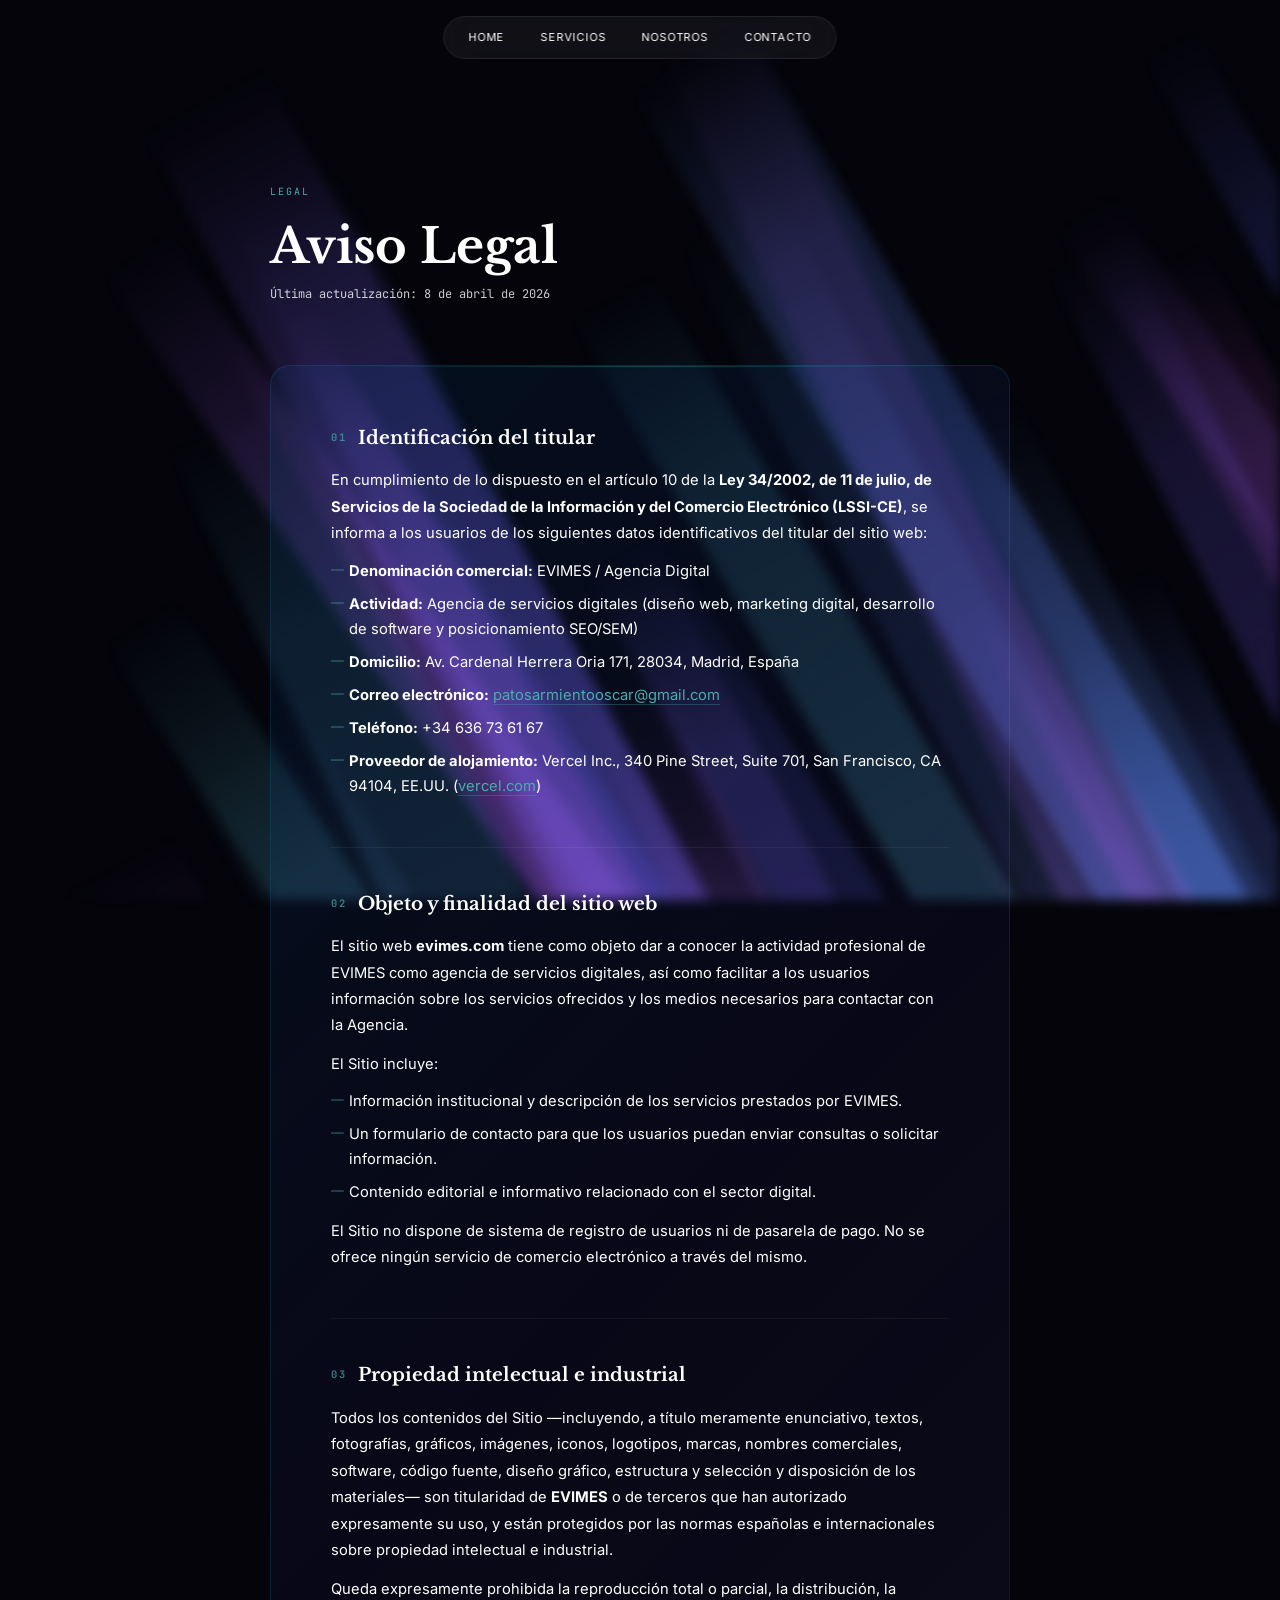
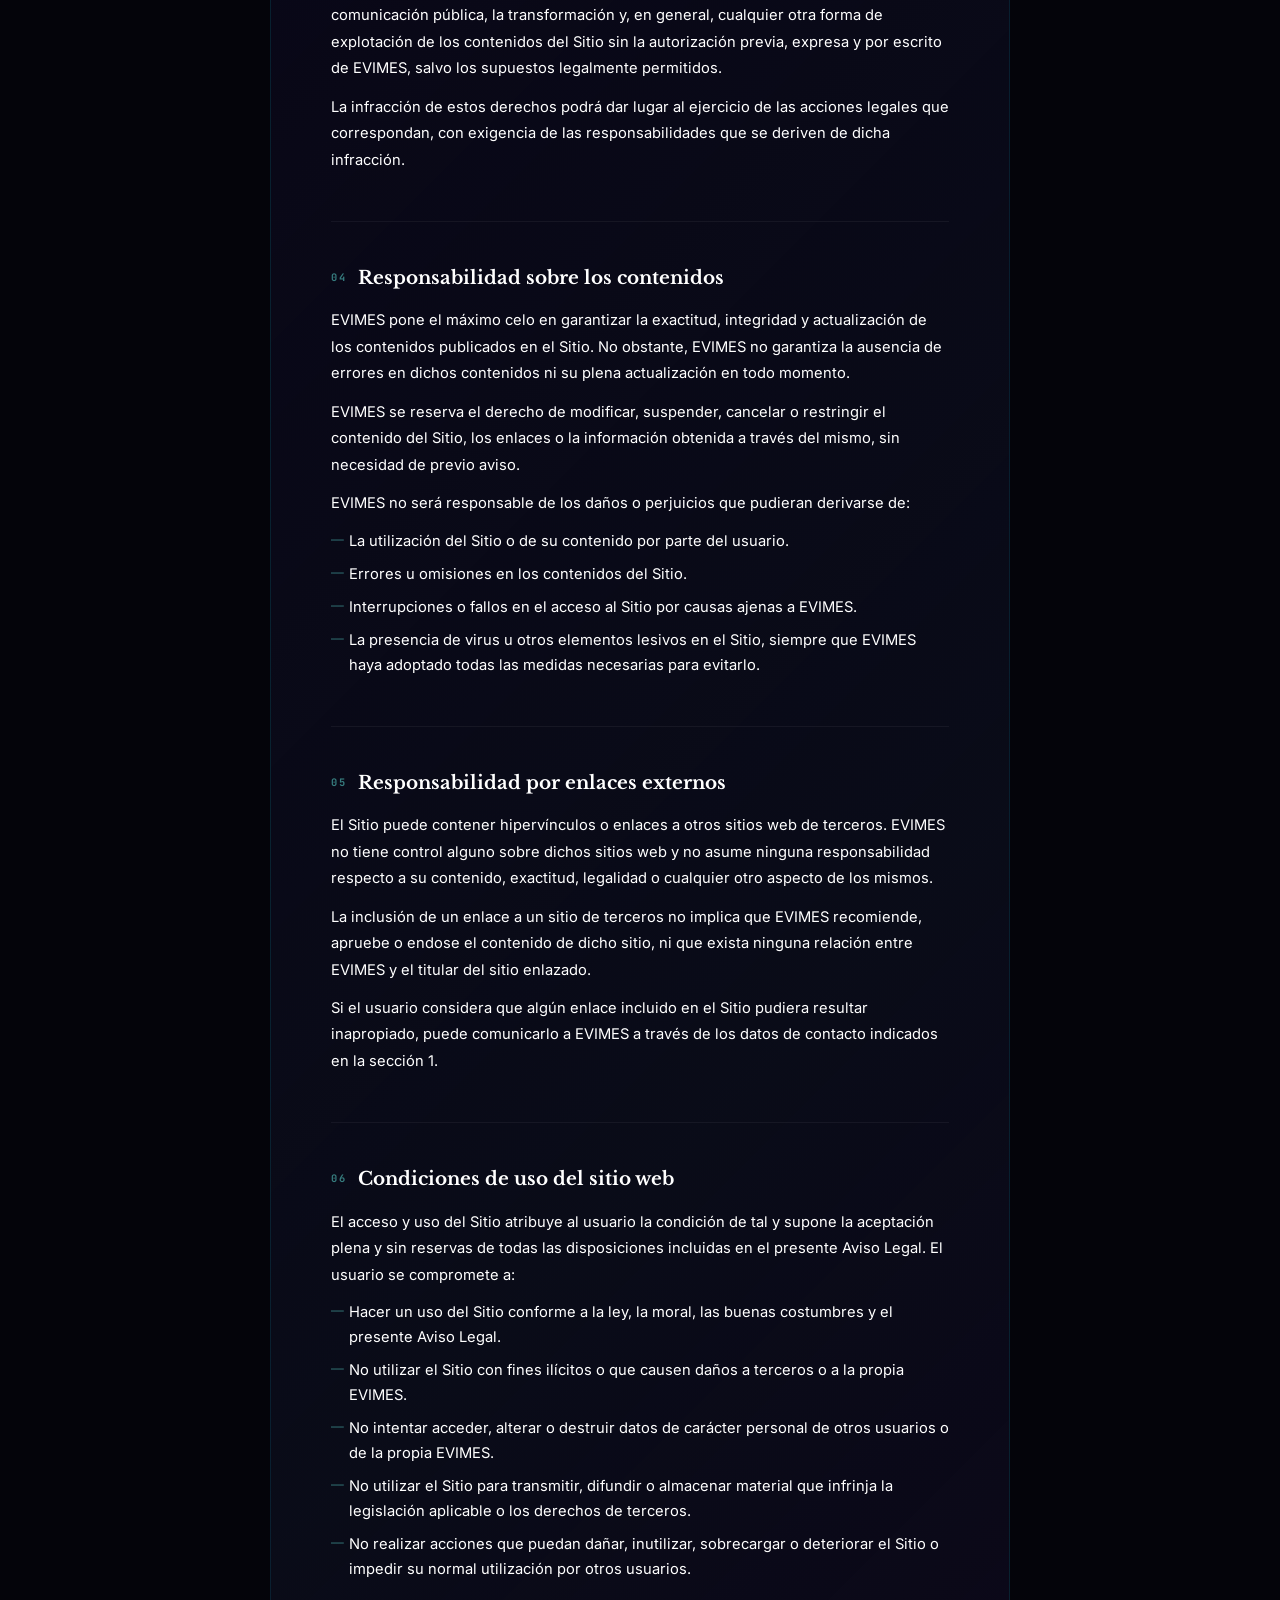
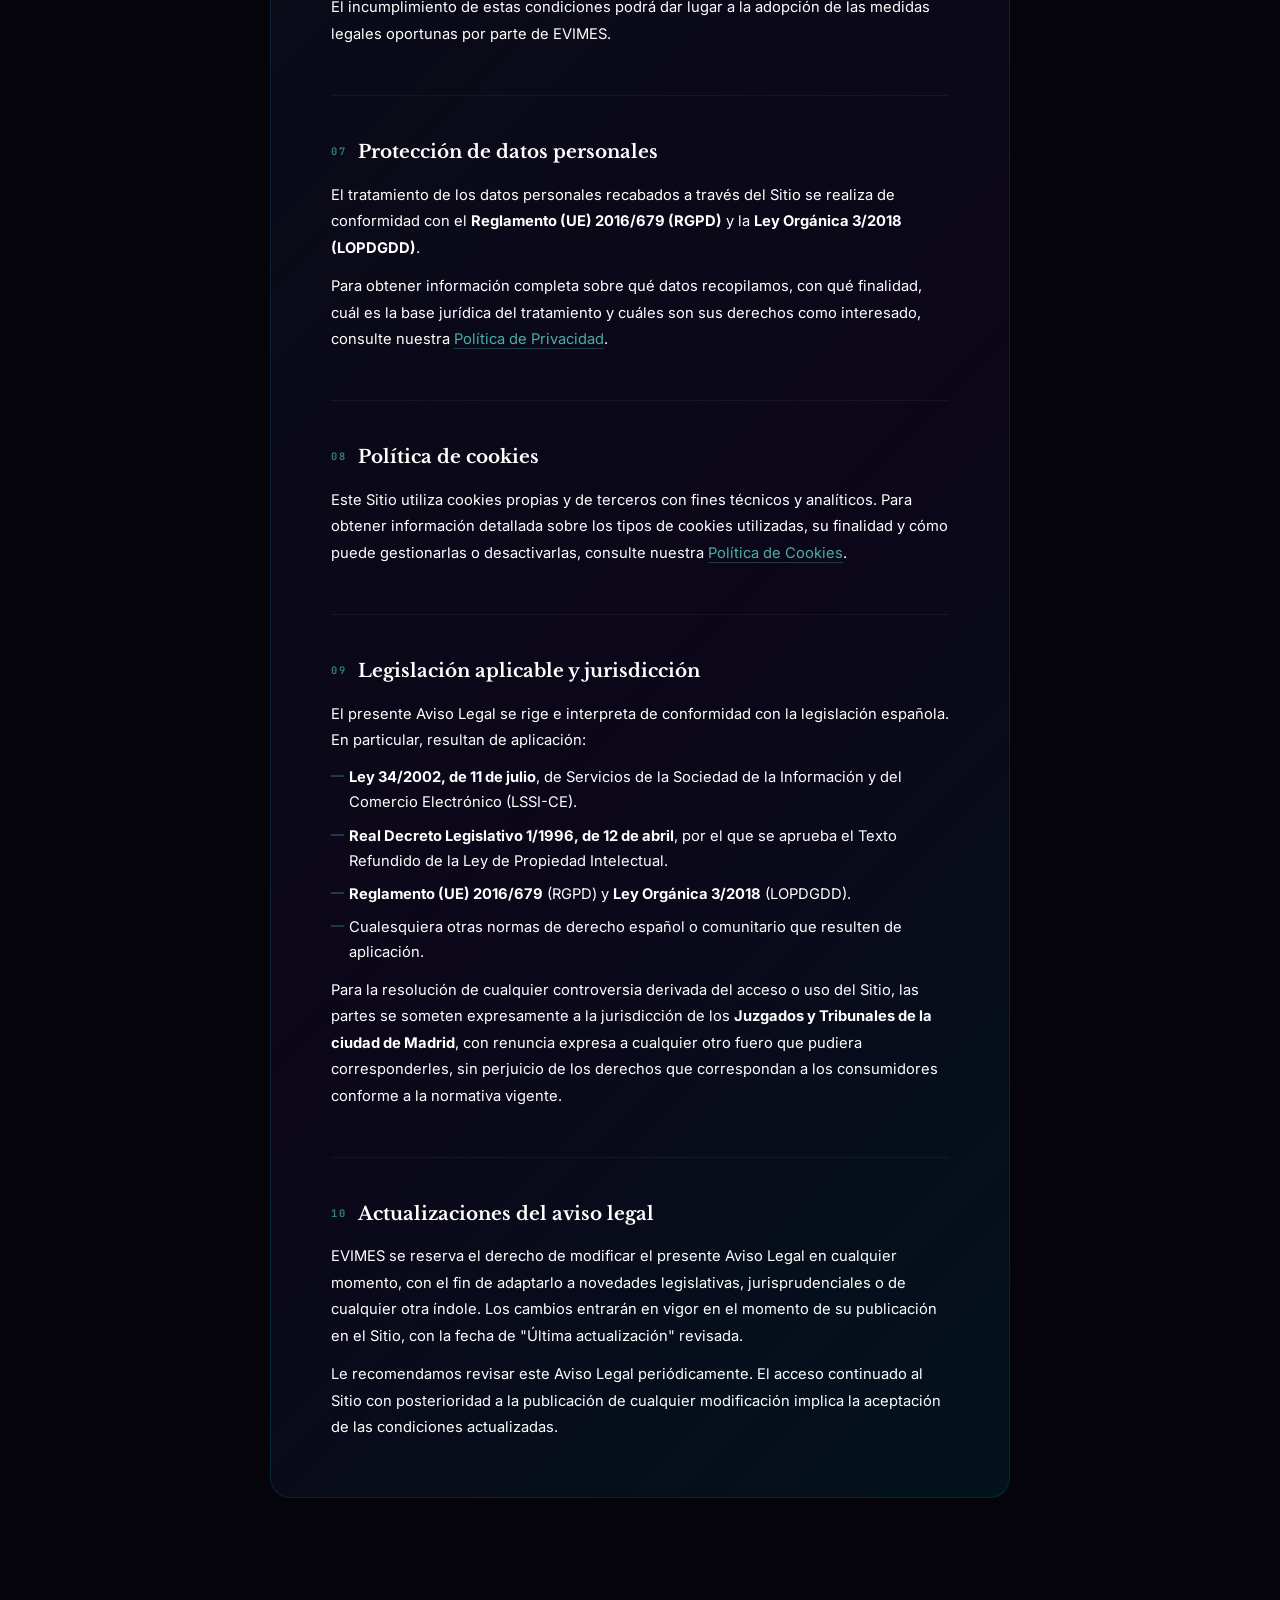
==== aviso-legal.html @ 5633bdca "feat: add Contacto link to footer navigation on all pages Co-Authored-By: Claude Sonnet 4.6 <noreply" ====
﻿<!DOCTYPE html>
<html lang="es">
<head>
  <meta charset="UTF-8" />
  <meta name="viewport" content="width=device-width, initial-scale=1.0" />
  <title>Aviso Legal | Evimes &mdash; Agencia Digital en Madrid</title>
  <meta name="description" content="Aviso legal de Evimes conforme a la LSSI-CE. Información del titular, propiedad intelectual, responsabilidad y legislación aplicable.">
  <meta name="robots" content="index, follow">
  <meta name="author" content="Evimes">
  <link rel="canonical" href="https://evimes.com/aviso-legal.html">
  <link rel="preconnect" href="https://fonts.googleapis.com" />
  <link rel="preconnect" href="https://fonts.gstatic.com" crossorigin />
  <link href="https://fonts.googleapis.com/css2?family=Inter:wght@400;500;700&family=JetBrains+Mono:wght@300;400;500&family=Instrument+Serif:ital@0;1&family=Libre+Baskerville:ital,wght@0,400;0,700;1,400&display=swap" rel="stylesheet" />
<style>
*,*::before,*::after{box-sizing:border-box;margin:0;padding:0;-webkit-font-smoothing:antialiased;-moz-osx-font-smoothing:grayscale}
.beams-bg{will-change:transform;transform:translateZ(0)}
@media(prefers-reduced-motion:reduce){*{animation-duration:.01ms!important;transition-duration:.01ms!important}}
:root{--void:#04040a;--white:#fff;--w90:rgba(255,255,255,.9);--w60:rgba(255,255,255,.6);--w30:rgba(255,255,255,.3);--w15:rgba(255,255,255,.15);--w08:rgba(255,255,255,.08);--w04:rgba(255,255,255,.04);--w02:rgba(255,255,255,.022);--cyan:#4aadaa;--cyan30:rgba(74,173,170,.3);--cyan10:rgba(74,173,170,.1);--serif:'Instrument Serif',serif;--mono:'JetBrains Mono',monospace;--body:'Libre Baskerville',serif}
html{overflow-x:clip}
body{background:var(--void);color:var(--white);font-family:var(--body);line-height:1.7;overflow-x:clip}
::selection{background:var(--cyan30);color:var(--white)}
*{cursor:auto!important}
a,button,[role="button"],[onclick]{cursor:pointer!important}
#loader{position:fixed;inset:0;background:#000;z-index:99999;display:flex;align-items:center;justify-content:center;transition:opacity 0.9s ease,visibility 0.9s ease}
#loader.hidden{opacity:0;visibility:hidden;pointer-events:none}
body.loading{overflow:hidden}
.loader-inner{display:flex;flex-direction:column;align-items:center;gap:52px}
.loader-logo-wrap{width:260px;display:flex;justify-content:center}
.loader-logo-img{width:160px;height:auto;display:block;opacity:0;animation:ldrLogoIn 1.0s cubic-bezier(0.4,0,0.2,1) 0.3s forwards}
@keyframes ldrLogoIn{from{opacity:0;transform:scale(0.96)}to{opacity:1;transform:scale(1)}}
.loader-bar-wrap{width:100px;height:1px;background:rgba(255,255,255,0.1);overflow:hidden;opacity:0;animation:ldrFadeIn 0.4s ease 1.0s forwards}
.loader-bar{height:100%;width:0%;background:#fff;transition:width 0.1s linear}
@keyframes ldrFadeIn{to{opacity:1}}
#page{opacity:0;transition:opacity 1.2s cubic-bezier(.25,.1,.25,1)}
#page.visible{opacity:1}
.beams-bg{position:fixed;top:0;left:0;width:100vw;height:100vh;z-index:0;pointer-events:none;filter:blur(6px);opacity:1}
#navbar-capsule{position:fixed;top:16px;left:50%;transform:translateX(-50%);z-index:9999;display:inline-flex;align-items:center;gap:0;padding:4px 6px;border-radius:50px;background:rgba(255,255,255,0.05);backdrop-filter:blur(20px);-webkit-backdrop-filter:blur(20px);border:1px solid rgba(255,255,255,0.08);transition:background .3s ease,box-shadow .3s ease;white-space:nowrap}
#navbar-capsule.scrolled{background:rgba(255,255,255,0.08);box-shadow:0 4px 20px rgba(0,0,0,0.3)}
.nav-link{font-family:'Inter',sans-serif;font-size:11px;letter-spacing:.8px;font-weight:400;text-transform:uppercase;text-decoration:none;padding:7px 18px;border-radius:50px;color:#fff;transition:color .3s ease-out,background .3s ease-out;cursor:pointer;position:relative;z-index:1}
.nav-link.active{background:rgba(255,255,255,0.08);color:rgba(255,255,255,0.9)}
.nav-link:hover:not(.active){color:rgba(255,255,255,0.85)}
@media(max-width:768px){#navbar-capsule{top:12px;padding:4px 6px}.nav-link{font-size:11px;letter-spacing:.5px;padding:8px 14px}}
.legal-wrap{position:relative;z-index:1;max-width:820px;margin:140px auto 80px;padding:0 40px;opacity:0;transform:translateY(30px);animation:fadeUp 800ms ease-out 0.3s forwards}
@keyframes fadeUp{to{opacity:1;transform:translateY(0)}}
.legal-eyebrow{font-family:'JetBrains Mono',monospace;font-size:10px;letter-spacing:.2em;text-transform:uppercase;color:var(--cyan);margin-bottom:20px;display:block}
.legal-title{font-family:'Libre Baskerville',serif;font-size:clamp(2rem,4vw,3rem);font-weight:700;color:#fff;line-height:1.1;margin-bottom:12px}
.legal-updated{font-family:'JetBrains Mono',monospace;font-size:0.75rem;color:rgba(255,255,255,0.8);margin-bottom:60px;display:block}
.legal-card{background:linear-gradient(135deg,rgba(0,150,255,0.08) 0%,rgba(80,60,200,0.07) 25%,rgba(10,12,25,0.97) 55%,rgba(120,50,220,0.07) 78%,rgba(0,200,255,0.08) 100%);backdrop-filter:blur(16px);-webkit-backdrop-filter:blur(16px);border:1px solid rgba(0,229,255,0.1);border-radius:20px;padding:56px 60px;position:relative;overflow:hidden}
.legal-card::before{content:'';position:absolute;top:0;left:10%;right:10%;height:1px;background:linear-gradient(90deg,transparent,rgba(0,229,255,0.25),transparent)}
.legal-section{margin-bottom:48px}
.legal-section:last-child{margin-bottom:0}
.legal-h2{font-family:'Libre Baskerville',serif;font-size:1.15rem;font-weight:700;color:#fff;margin-bottom:14px;display:flex;align-items:center;gap:12px}
.legal-h2-num{font-family:'JetBrains Mono',monospace;font-size:0.65rem;letter-spacing:.15em;color:var(--cyan);opacity:.7}
.legal-p{font-family:'Inter',sans-serif;font-size:0.92rem;color:#fff;line-height:1.8;margin-bottom:12px}
.legal-p:last-child{margin-bottom:0}
.legal-ul{list-style:none;padding:0;margin:12px 0;display:flex;flex-direction:column;gap:8px}
.legal-ul li{font-family:'Inter',sans-serif;font-size:0.92rem;color:#fff;line-height:1.7;padding-left:18px;position:relative}
.legal-ul li::before{content:'—';position:absolute;left:0;color:var(--cyan);opacity:.6;font-size:.8rem}
.legal-a{color:var(--cyan);text-decoration:none;border-bottom:1px solid rgba(74,173,170,0.3);transition:border-color .2s}
.legal-a:hover{border-color:var(--cyan)}
.legal-divider{border:none;border-top:1px solid rgba(255,255,255,0.05);margin:40px 0}
/* FOOTER */
#main-footer{content-visibility:auto;contain-intrinsic-size:0 600px;margin-top:150px;border-top:1px solid rgba(255,255,255,0.06);padding:100px 40px 40px;position:relative;overflow:hidden;z-index:1}
.footer-inner{max-width:1200px;margin:0 auto;position:relative;z-index:5}
.footer-evimes-wm{position:absolute;bottom:-20px;left:50%;transform:translateX(-50%);font-family:'Libre Baskerville',serif;font-size:clamp(80px,14vw,180px);font-weight:700;color:rgba(255,255,255,0.018);white-space:nowrap;pointer-events:none;user-select:none;z-index:0;letter-spacing:-.02em}
.footer-heading{opacity:0;transform:translateY(20px);transition:opacity .8s ease-out,transform .8s ease-out}
.footer-heading.vis{opacity:1;transform:translateY(0)}
.footer-h2{font-family:'Libre Baskerville',serif;font-size:clamp(1.5rem,3vw,2.5rem);font-weight:700;color:#fff;margin-bottom:16px;line-height:1.2;text-align:center}
.footer-desc{font-family:'Inter',sans-serif;font-size:clamp(0.9rem,1.5vw,1.1rem);color:#fff;max-width:500px;line-height:1.6;margin-bottom:60px;text-align:center;margin-left:auto;margin-right:auto}
.footer-cols{display:flex;justify-content:space-between;flex-wrap:wrap;gap:40px;opacity:0;transform:translateY(20px);transition:opacity .8s ease-out .2s,transform .8s ease-out .2s}
.footer-cols.vis{opacity:1;transform:translateY(0)}
.footer-col-title{font-family:'Inter',sans-serif;font-size:0.75rem;text-transform:uppercase;letter-spacing:2px;color:rgba(255,255,255,0.8);margin-bottom:16px}
.footer-nav-links,.footer-legal-links{display:flex;flex-direction:column;gap:10px}
.footer-nav-links a,.footer-legal-links a{font-family:'Inter',sans-serif;font-size:0.9rem;color:#fff;text-decoration:none;transition:color .3s;cursor:pointer}
.footer-nav-links a:hover{color:#fff}
.footer-legal-links a:hover{color:rgba(255,255,255,0.7)}
.btn-glow-outer{display:inline-block;padding:1px;border-radius:50px;background:linear-gradient(135deg,rgba(0,229,255,0.5),rgba(139,92,246,0.5));box-shadow:0 0 18px rgba(0,229,255,0.12)}
.btn-glow-inner{display:inline-flex;align-items:center;gap:10px;padding:13px 32px;border-radius:50px;background:#04040a;text-decoration:none;font-family:'Inter',sans-serif;font-size:0.85rem;font-weight:500;letter-spacing:.04em;color:#fff;transition:background .3s}
.btn-glow-inner:hover{background:rgba(0,229,255,0.06)}
.btn-glow-text{position:relative;z-index:1}
.btn-text-link{font-family:'Inter',sans-serif;font-size:0.85rem;color:#fff;text-decoration:none;transition:color .3s;cursor:pointer}
.btn-text-link::after{content:' →'}
.btn-text-link:hover{color:rgba(255,255,255,0.9)}
.cta-pair{display:flex;align-items:center;gap:24px}
.footer-copy-bar{margin-top:60px;padding-top:20px;border-top:1px solid rgba(255,255,255,0.04);text-align:center}
.footer-copy{font-family:'Inter',sans-serif;font-size:0.7rem;color:rgba(255,255,255,0.75)}
@media(max-width:768px){#main-footer{padding:80px 24px 40px}.footer-evimes-wm{display:none}.footer-cols{flex-direction:column;align-items:center;text-align:center}.footer-nav-links,.footer-legal-links{align-items:center}.legal-wrap{padding:0 24px;margin:120px auto 60px}.legal-card{padding:36px 28px}.cta-pair{flex-direction:column;gap:12px;align-items:center}}
</style>
</head>
<body>
<canvas id="beamsCanvas" class="beams-bg"></canvas>
<div id="loader">
  <div class="loader-inner">
    <div class="loader-logo-wrap"><img src="assets/logo.png" class="loader-logo-img" alt="EVIMES"></div>
    <div class="loader-bar-wrap"><div class="loader-bar" id="loaderBar"></div></div>
  </div>
</div>
<div id="page">

  <nav id="navbar-capsule" aria-label="Navegación principal">
    <a href="index.html" class="nav-link">Home</a>
    <a href="servicios.html" class="nav-link">Servicios</a>
    <a href="nosotros.html" class="nav-link">Nosotros</a>
    <a href="contacto.html" class="nav-link">Contacto</a>
  </nav>

  <main>
    <div class="legal-wrap">
      <span class="legal-eyebrow">Legal</span>
      <h1 class="legal-title">Aviso Legal</h1>
      <span class="legal-updated">Última actualización: 8 de abril de 2026</span>

      <div class="legal-card">

        <div class="legal-section">
          <h2 class="legal-h2"><span class="legal-h2-num">01</span> Identificación del titular</h2>
          <p class="legal-p">En cumplimiento de lo dispuesto en el artículo 10 de la <strong>Ley 34/2002, de 11 de julio, de Servicios de la Sociedad de la Información y del Comercio Electrónico (LSSI-CE)</strong>, se informa a los usuarios de los siguientes datos identificativos del titular del sitio web:</p>
          <ul class="legal-ul">
            <li><strong>Denominación comercial:</strong> EVIMES / Agencia Digital</li>
            <li><strong>Actividad:</strong> Agencia de servicios digitales (diseño web, marketing digital, desarrollo de software y posicionamiento SEO/SEM)</li>
            <li><strong>Domicilio:</strong> Av. Cardenal Herrera Oria 171, 28034, Madrid, España</li>
            <li><strong>Correo electrónico:</strong> <a href="mailto:patosarmientooscar@gmail.com" class="legal-a">patosarmientooscar@gmail.com</a></li>
            <li><strong>Teléfono:</strong> +34 636 73 61 67</li>
            <li><strong>Proveedor de alojamiento:</strong> Vercel Inc., 340 Pine Street, Suite 701, San Francisco, CA 94104, EE.UU. (<a href="https://vercel.com" class="legal-a" target="_blank" rel="noopener noreferrer">vercel.com</a>)</li>
          </ul>
        </div>

        <hr class="legal-divider">

        <div class="legal-section">
          <h2 class="legal-h2"><span class="legal-h2-num">02</span> Objeto y finalidad del sitio web</h2>
          <p class="legal-p">El sitio web <strong>evimes.com</strong> tiene como objeto dar a conocer la actividad profesional de EVIMES como agencia de servicios digitales, así como facilitar a los usuarios información sobre los servicios ofrecidos y los medios necesarios para contactar con la Agencia.</p>
          <p class="legal-p">El Sitio incluye:</p>
          <ul class="legal-ul">
            <li>Información institucional y descripción de los servicios prestados por EVIMES.</li>
            <li>Un formulario de contacto para que los usuarios puedan enviar consultas o solicitar información.</li>
            <li>Contenido editorial e informativo relacionado con el sector digital.</li>
          </ul>
          <p class="legal-p">El Sitio no dispone de sistema de registro de usuarios ni de pasarela de pago. No se ofrece ningún servicio de comercio electrónico a través del mismo.</p>
        </div>

        <hr class="legal-divider">

        <div class="legal-section">
          <h2 class="legal-h2"><span class="legal-h2-num">03</span> Propiedad intelectual e industrial</h2>
          <p class="legal-p">Todos los contenidos del Sitio —incluyendo, a título meramente enunciativo, textos, fotografías, gráficos, imágenes, iconos, logotipos, marcas, nombres comerciales, software, código fuente, diseño gráfico, estructura y selección y disposición de los materiales— son titularidad de <strong>EVIMES</strong> o de terceros que han autorizado expresamente su uso, y están protegidos por las normas españolas e internacionales sobre propiedad intelectual e industrial.</p>
          <p class="legal-p">Queda expresamente prohibida la reproducción total o parcial, la distribución, la comunicación pública, la transformación y, en general, cualquier otra forma de explotación de los contenidos del Sitio sin la autorización previa, expresa y por escrito de EVIMES, salvo los supuestos legalmente permitidos.</p>
          <p class="legal-p">La infracción de estos derechos podrá dar lugar al ejercicio de las acciones legales que correspondan, con exigencia de las responsabilidades que se deriven de dicha infracción.</p>
        </div>

        <hr class="legal-divider">

        <div class="legal-section">
          <h2 class="legal-h2"><span class="legal-h2-num">04</span> Responsabilidad sobre los contenidos</h2>
          <p class="legal-p">EVIMES pone el máximo celo en garantizar la exactitud, integridad y actualización de los contenidos publicados en el Sitio. No obstante, EVIMES no garantiza la ausencia de errores en dichos contenidos ni su plena actualización en todo momento.</p>
          <p class="legal-p">EVIMES se reserva el derecho de modificar, suspender, cancelar o restringir el contenido del Sitio, los enlaces o la información obtenida a través del mismo, sin necesidad de previo aviso.</p>
          <p class="legal-p">EVIMES no será responsable de los daños o perjuicios que pudieran derivarse de:</p>
          <ul class="legal-ul">
            <li>La utilización del Sitio o de su contenido por parte del usuario.</li>
            <li>Errores u omisiones en los contenidos del Sitio.</li>
            <li>Interrupciones o fallos en el acceso al Sitio por causas ajenas a EVIMES.</li>
            <li>La presencia de virus u otros elementos lesivos en el Sitio, siempre que EVIMES haya adoptado todas las medidas necesarias para evitarlo.</li>
          </ul>
        </div>

        <hr class="legal-divider">

        <div class="legal-section">
          <h2 class="legal-h2"><span class="legal-h2-num">05</span> Responsabilidad por enlaces externos</h2>
          <p class="legal-p">El Sitio puede contener hipervínculos o enlaces a otros sitios web de terceros. EVIMES no tiene control alguno sobre dichos sitios web y no asume ninguna responsabilidad respecto a su contenido, exactitud, legalidad o cualquier otro aspecto de los mismos.</p>
          <p class="legal-p">La inclusión de un enlace a un sitio de terceros no implica que EVIMES recomiende, apruebe o endose el contenido de dicho sitio, ni que exista ninguna relación entre EVIMES y el titular del sitio enlazado.</p>
          <p class="legal-p">Si el usuario considera que algún enlace incluido en el Sitio pudiera resultar inapropiado, puede comunicarlo a EVIMES a través de los datos de contacto indicados en la sección 1.</p>
        </div>

        <hr class="legal-divider">

        <div class="legal-section">
          <h2 class="legal-h2"><span class="legal-h2-num">06</span> Condiciones de uso del sitio web</h2>
          <p class="legal-p">El acceso y uso del Sitio atribuye al usuario la condición de tal y supone la aceptación plena y sin reservas de todas las disposiciones incluidas en el presente Aviso Legal. El usuario se compromete a:</p>
          <ul class="legal-ul">
            <li>Hacer un uso del Sitio conforme a la ley, la moral, las buenas costumbres y el presente Aviso Legal.</li>
            <li>No utilizar el Sitio con fines ilícitos o que causen daños a terceros o a la propia EVIMES.</li>
            <li>No intentar acceder, alterar o destruir datos de carácter personal de otros usuarios o de la propia EVIMES.</li>
            <li>No utilizar el Sitio para transmitir, difundir o almacenar material que infrinja la legislación aplicable o los derechos de terceros.</li>
            <li>No realizar acciones que puedan dañar, inutilizar, sobrecargar o deteriorar el Sitio o impedir su normal utilización por otros usuarios.</li>
          </ul>
          <p class="legal-p">El incumplimiento de estas condiciones podrá dar lugar a la adopción de las medidas legales oportunas por parte de EVIMES.</p>
        </div>

        <hr class="legal-divider">

        <div class="legal-section">
          <h2 class="legal-h2"><span class="legal-h2-num">07</span> Protección de datos personales</h2>
          <p class="legal-p">El tratamiento de los datos personales recabados a través del Sitio se realiza de conformidad con el <strong>Reglamento (UE) 2016/679 (RGPD)</strong> y la <strong>Ley Orgánica 3/2018 (LOPDGDD)</strong>.</p>
          <p class="legal-p">Para obtener información completa sobre qué datos recopilamos, con qué finalidad, cuál es la base jurídica del tratamiento y cuáles son sus derechos como interesado, consulte nuestra <a href="privacidad.html" class="legal-a">Política de Privacidad</a>.</p>
        </div>

        <hr class="legal-divider">

        <div class="legal-section">
          <h2 class="legal-h2"><span class="legal-h2-num">08</span> Política de cookies</h2>
          <p class="legal-p">Este Sitio utiliza cookies propias y de terceros con fines técnicos y analíticos. Para obtener información detallada sobre los tipos de cookies utilizadas, su finalidad y cómo puede gestionarlas o desactivarlas, consulte nuestra <a href="cookies.html" class="legal-a">Política de Cookies</a>.</p>
        </div>

        <hr class="legal-divider">

        <div class="legal-section">
          <h2 class="legal-h2"><span class="legal-h2-num">09</span> Legislación aplicable y jurisdicción</h2>
          <p class="legal-p">El presente Aviso Legal se rige e interpreta de conformidad con la legislación española. En particular, resultan de aplicación:</p>
          <ul class="legal-ul">
            <li><strong>Ley 34/2002, de 11 de julio</strong>, de Servicios de la Sociedad de la Información y del Comercio Electrónico (LSSI-CE).</li>
            <li><strong>Real Decreto Legislativo 1/1996, de 12 de abril</strong>, por el que se aprueba el Texto Refundido de la Ley de Propiedad Intelectual.</li>
            <li><strong>Reglamento (UE) 2016/679</strong> (RGPD) y <strong>Ley Orgánica 3/2018</strong> (LOPDGDD).</li>
            <li>Cualesquiera otras normas de derecho español o comunitario que resulten de aplicación.</li>
          </ul>
          <p class="legal-p">Para la resolución de cualquier controversia derivada del acceso o uso del Sitio, las partes se someten expresamente a la jurisdicción de los <strong>Juzgados y Tribunales de la ciudad de Madrid</strong>, con renuncia expresa a cualquier otro fuero que pudiera corresponderles, sin perjuicio de los derechos que correspondan a los consumidores conforme a la normativa vigente.</p>
        </div>

        <hr class="legal-divider">

        <div class="legal-section">
          <h2 class="legal-h2"><span class="legal-h2-num">10</span> Actualizaciones del aviso legal</h2>
          <p class="legal-p">EVIMES se reserva el derecho de modificar el presente Aviso Legal en cualquier momento, con el fin de adaptarlo a novedades legislativas, jurisprudenciales o de cualquier otra índole. Los cambios entrarán en vigor en el momento de su publicación en el Sitio, con la fecha de "Última actualización" revisada.</p>
          <p class="legal-p">Le recomendamos revisar este Aviso Legal periódicamente. El acceso continuado al Sitio con posterioridad a la publicación de cualquier modificación implica la aceptación de las condiciones actualizadas.</p>
        </div>

      </div>
    </div>
  </main>

  <footer id="main-footer">
    <div class="footer-inner">
      <div class="footer-evimes-wm" aria-hidden="true">EVIMES</div>
      <div class="footer-heading" id="footer-heading">
        <h2 class="footer-h2">Nuestra Esencia</h2>
        <p class="footer-desc">No creamos contenido; provocamos la reacción que tu marca necesita.</p>
      </div>
      <div class="cta-pair" style="justify-content:center;margin:40px 0 50px">
        <div class="btn-glow-outer"><a href="contacto.html" class="btn-glow-inner"><span class="btn-glow-text">Empieza Tu Proyecto</span></a></div>
        <a href="servicios.html" class="btn-text-link">Explora los Servicios</a>
      </div>
      <div class="footer-cols" id="footer-cols">
        <div class="footer-col">
          <div class="footer-col-title">Navegación</div>
          <nav class="footer-nav-links">
            <a href="index.html">Home</a>
            <a href="servicios.html">Servicios</a>
            <a href="nosotros.html">Nosotros</a>
            <a href="contacto.html">Contacto</a>
            <a href="contacto.html">Contacto</a>
          </nav>
        </div>
        <div class="footer-col">
          <div class="footer-col-title">Legal</div>
          <nav class="footer-legal-links">
            <a href="aviso-legal.html">Aviso Legal</a>
            <a href="terminos.html">Términos y Condiciones</a>
            <a href="privacidad.html">Política de Privacidad</a>
            <a href="cookies.html">Política de Cookies</a>
          </nav>
        </div>
      </div>
      <div class="footer-copy-bar">
        <span class="footer-copy">&copy; 2026 Evimes. Todos los derechos reservados.</span>
      </div>
    </div>
  </footer>

</div>
<script>
(function(){const loader=document.getElementById('loader');const bar=document.getElementById('loaderBar');if(!loader||!bar)return;if(sessionStorage.getItem('ev_visited')){loader.classList.add('hidden');document.body.classList.remove('loading');setTimeout(function(){var pg=document.getElementById('page');if(pg)pg.classList.add('visible');},50);return;}document.body.classList.add('loading');setTimeout(()=>{const start=performance.now(),dur=700;function tick(now){const pct=Math.min(100,((now-start)/dur)*100);bar.style.width=pct+'%';if(pct<100){requestAnimationFrame(tick);}else{setTimeout(dismiss,500);}}requestAnimationFrame(tick);},300);function dismiss(){const wrap=document.querySelector('.loader-logo-wrap');if(wrap){wrap.style.transition='transform 0.6s cubic-bezier(0.16,1,0.3,1),opacity 0.5s ease';wrap.style.transform='scale(0.94)';wrap.style.opacity='0';}setTimeout(()=>{loader.classList.add('hidden');document.body.classList.remove('loading');document.getElementById('page').classList.add('visible');},350);}setTimeout(()=>{if(!loader.classList.contains('hidden'))dismiss();},4000);})();
(function(){const canvas=document.getElementById('beamsCanvas');if(!canvas)return;const ctx=canvas.getContext('2d');const BC=20;let beams=[],W=0,H=0;function cb(i){const c=i%3,s=W/3;return{x:c*s+s/2+(Math.random()-.5)*s*.5,y:Math.random()*H,width:50+Math.random()*90,length:H*2.5,angle:-35+Math.random()*10,speed:1.8+Math.random()*2.8,opacity:.18+Math.random()*.22,hue:190+(i*70)/BC,pulse:Math.random()*Math.PI*2,pulseSpeed:.04+Math.random()*.06};}function rb(b,i){const c=i%3,s=W/3;b.y=H+100;b.x=c*s+s/2+(Math.random()-.5)*s*.5;b.width=80+Math.random()*120;b.speed=1.5+Math.random()*2.5;b.hue=190+(i*70)/BC;b.opacity=.2+Math.random()*.15;return b;}function resize(){const d=window.devicePixelRatio||1;W=window.innerWidth;H=window.innerHeight;canvas.width=W*d;canvas.height=H*d;canvas.style.width=W+'px';canvas.style.height=H+'px';ctx.scale(d,d);beams=Array.from({length:Math.round(BC*1.5)},(_,i)=>cb(i));}function db(b){ctx.save();ctx.translate(b.x,b.y);ctx.rotate(b.angle*Math.PI/180);const p=b.opacity*(.8+Math.sin(b.pulse)*.2);const g=ctx.createLinearGradient(0,0,0,b.length);g.addColorStop(0,`hsla(${b.hue},85%,65%,0)`);g.addColorStop(.1,`hsla(${b.hue},85%,65%,${p*.5})`);g.addColorStop(.4,`hsla(${b.hue},85%,65%,${p})`);g.addColorStop(.6,`hsla(${b.hue},85%,65%,${p})`);g.addColorStop(.9,`hsla(${b.hue},85%,65%,${p*.5})`);g.addColorStop(1,`hsla(${b.hue},85%,65%,0)`);ctx.fillStyle=g;ctx.fillRect(-b.width/2,0,b.width,b.length);ctx.restore();}var _h=false;document.addEventListener('visibilitychange',function(){_h=document.hidden;});function animate(){if(!_h){ctx.clearRect(0,0,W,H);beams.forEach((b,i)=>{b.y-=b.speed;b.pulse+=b.pulseSpeed;if(b.y+b.length<-100)rb(b,i);db(b);});}requestAnimationFrame(animate);}window.addEventListener('resize',resize,{passive:true});resize();animate();})();
(function(){const nav=document.getElementById('navbar-capsule');if(!nav)return;const pill=document.createElement('div');pill.style.cssText='position:absolute;border-radius:50px;background:rgba(255,255,255,0.06);pointer-events:none;top:6px;height:calc(100% - 12px);left:0;width:0;opacity:0;z-index:0;transition:left .25s ease-out,width .25s ease-out,opacity .2s ease-out';nav.style.position='relative';nav.insertBefore(pill,nav.firstChild);const links=Array.from(nav.querySelectorAll('.nav-link'));function mp(el,show){pill.style.left=el.offsetLeft+'px';pill.style.width=el.offsetWidth+'px';pill.style.opacity=show?'1':'0';}links.forEach(function(l){l.addEventListener('mouseenter',function(){if(!l.classList.contains('active'))mp(l,true);else pill.style.opacity='0';});});nav.addEventListener('mouseleave',function(){pill.style.opacity='0';});function onScroll(){nav.classList.toggle('scrolled',window.scrollY>100);}window.addEventListener('scroll',onScroll,{passive:true});onScroll();})();
(function(){var h=document.getElementById('footer-heading');var c=document.getElementById('footer-cols');if(!h||!c)return;var done=false;var io=new IntersectionObserver(function(en){en.forEach(function(e){if(e.isIntersecting&&!done){done=true;h.classList.add('vis');setTimeout(function(){c.classList.add('vis');},200);}});},{threshold:0.1});io.observe(h);})();
</script>
</body>
</html>
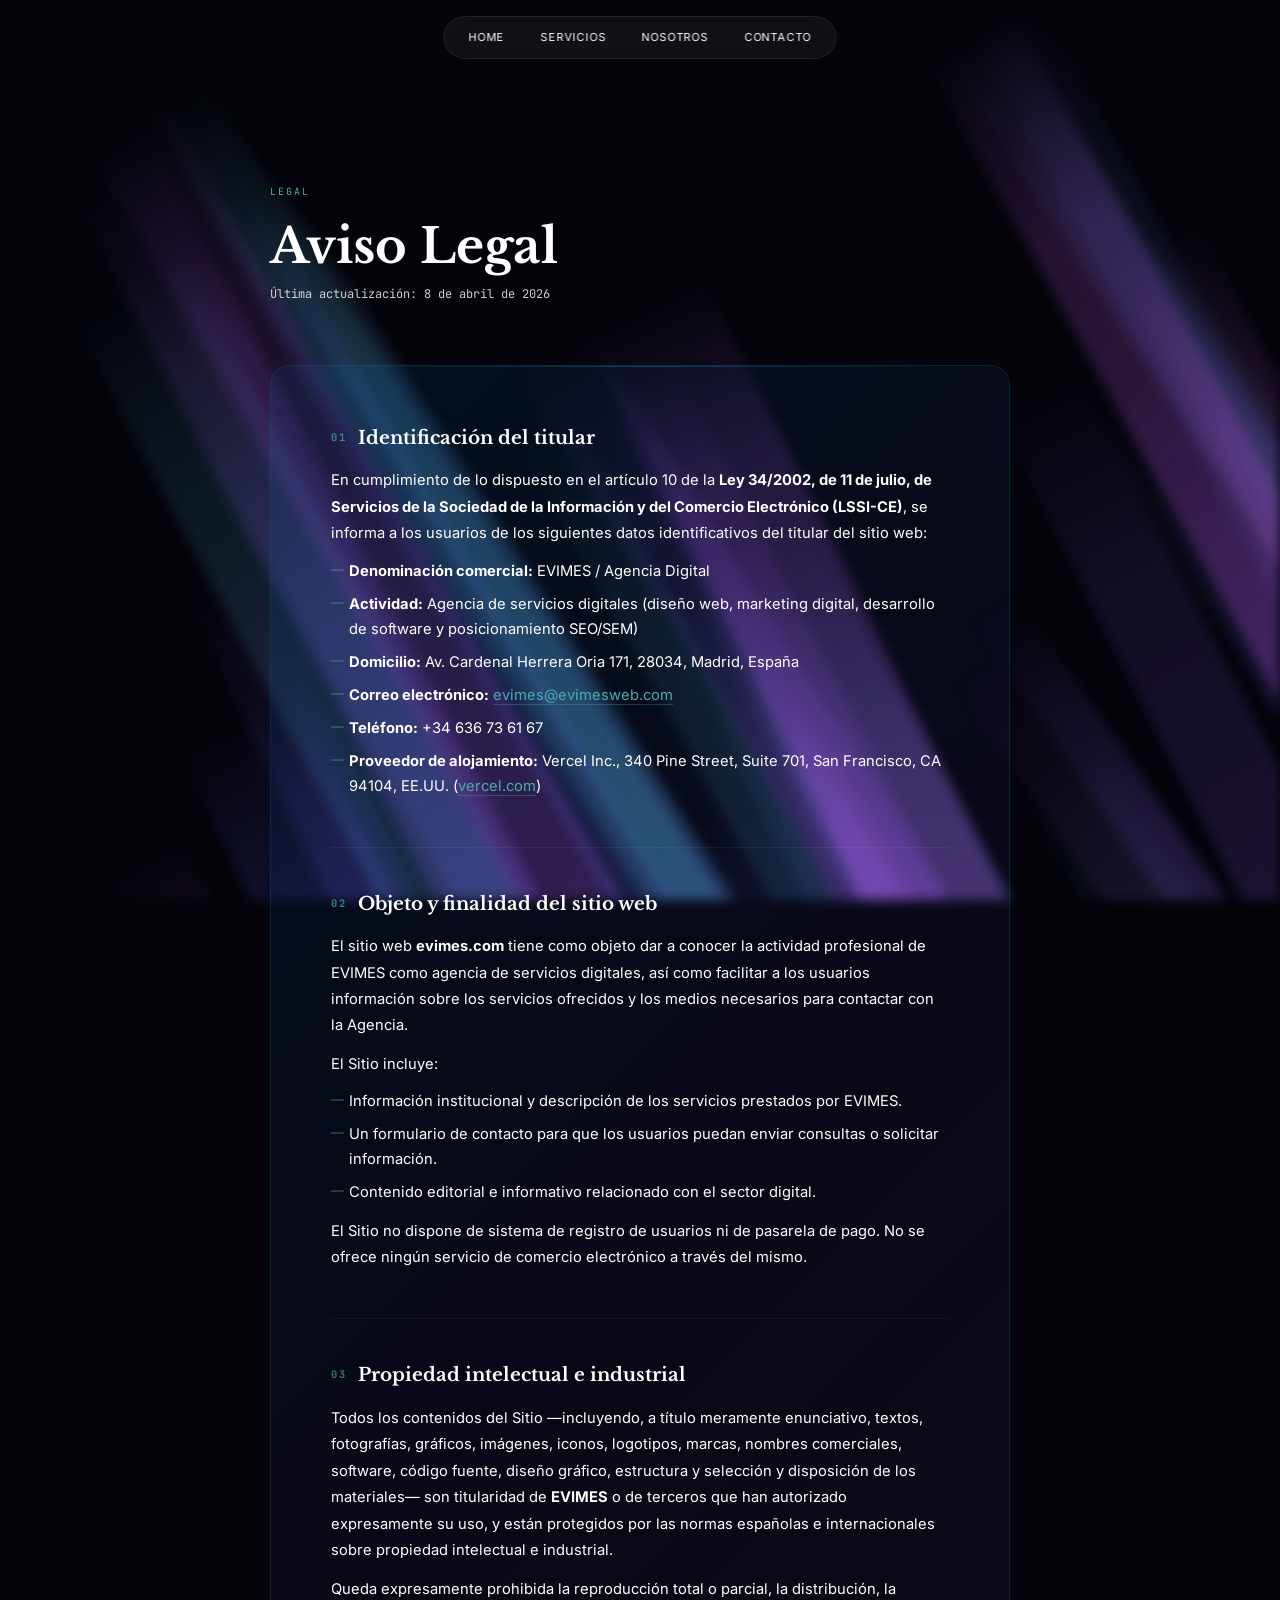
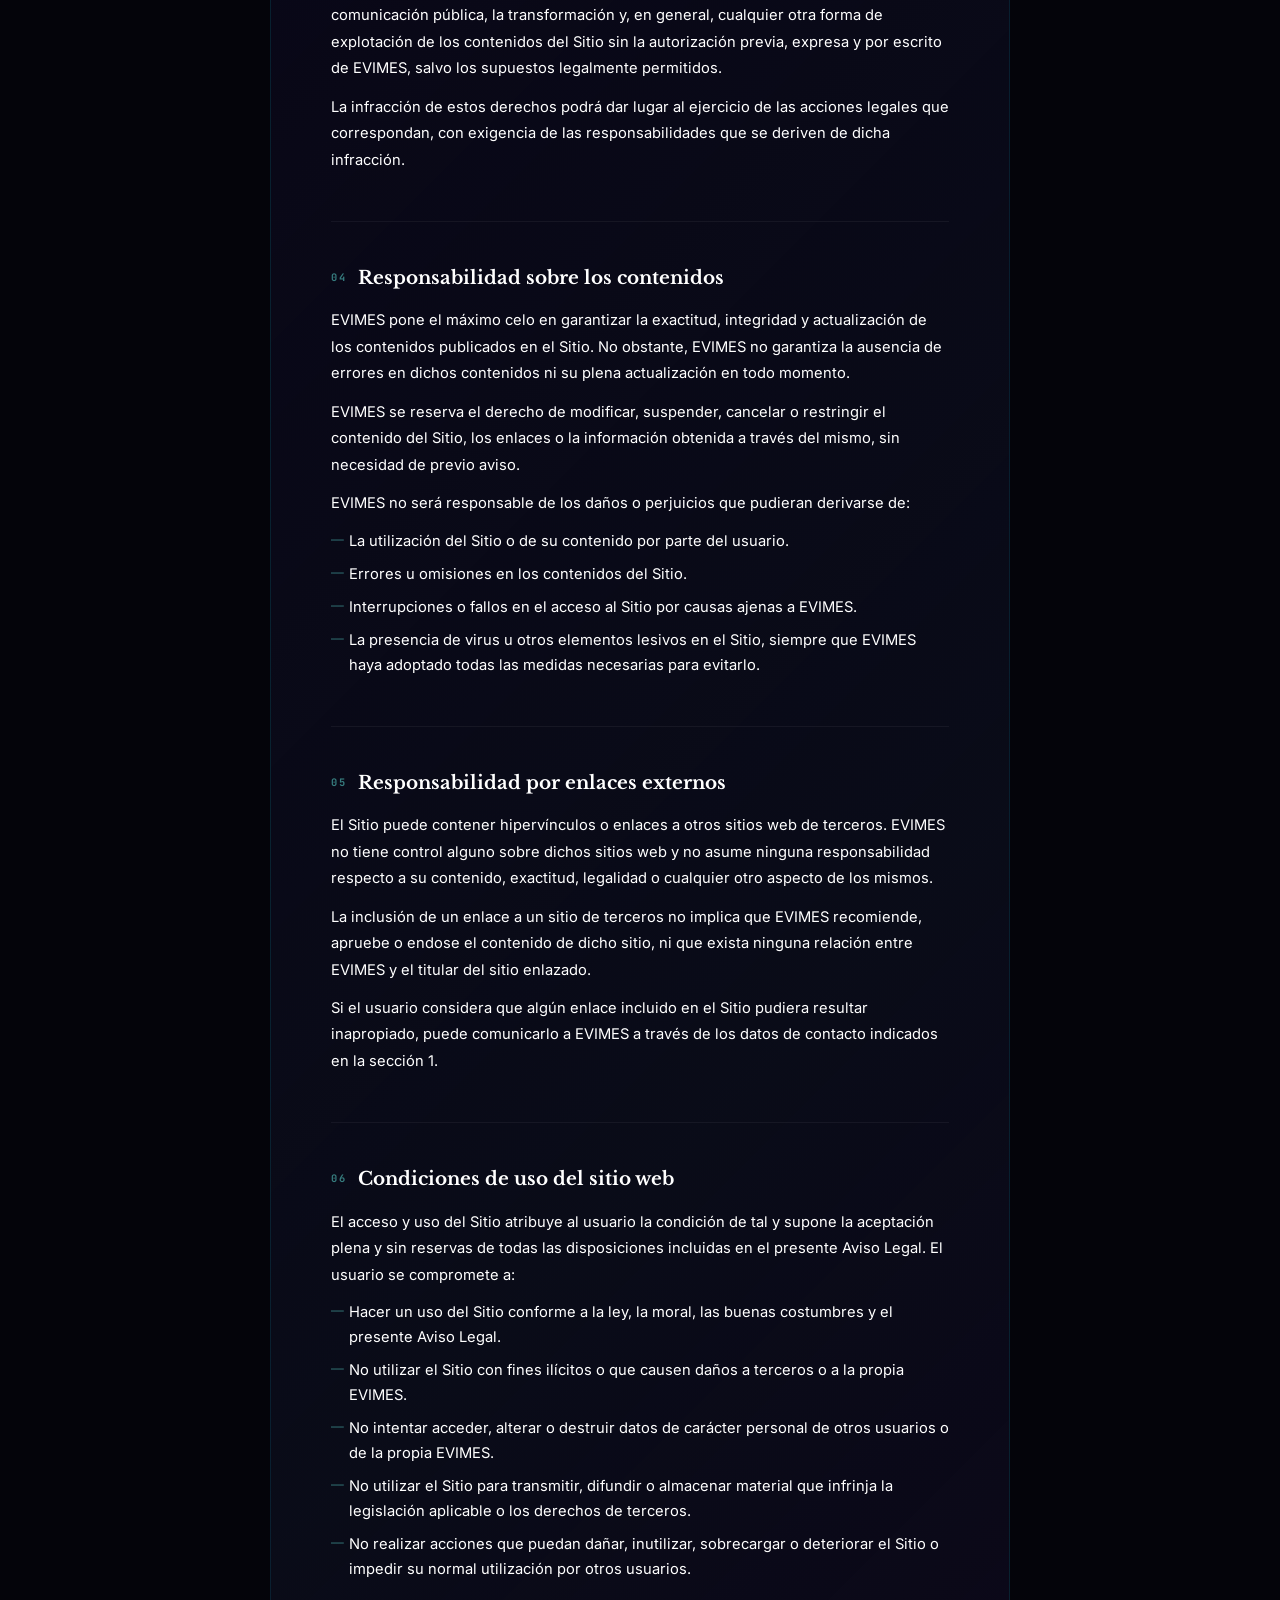
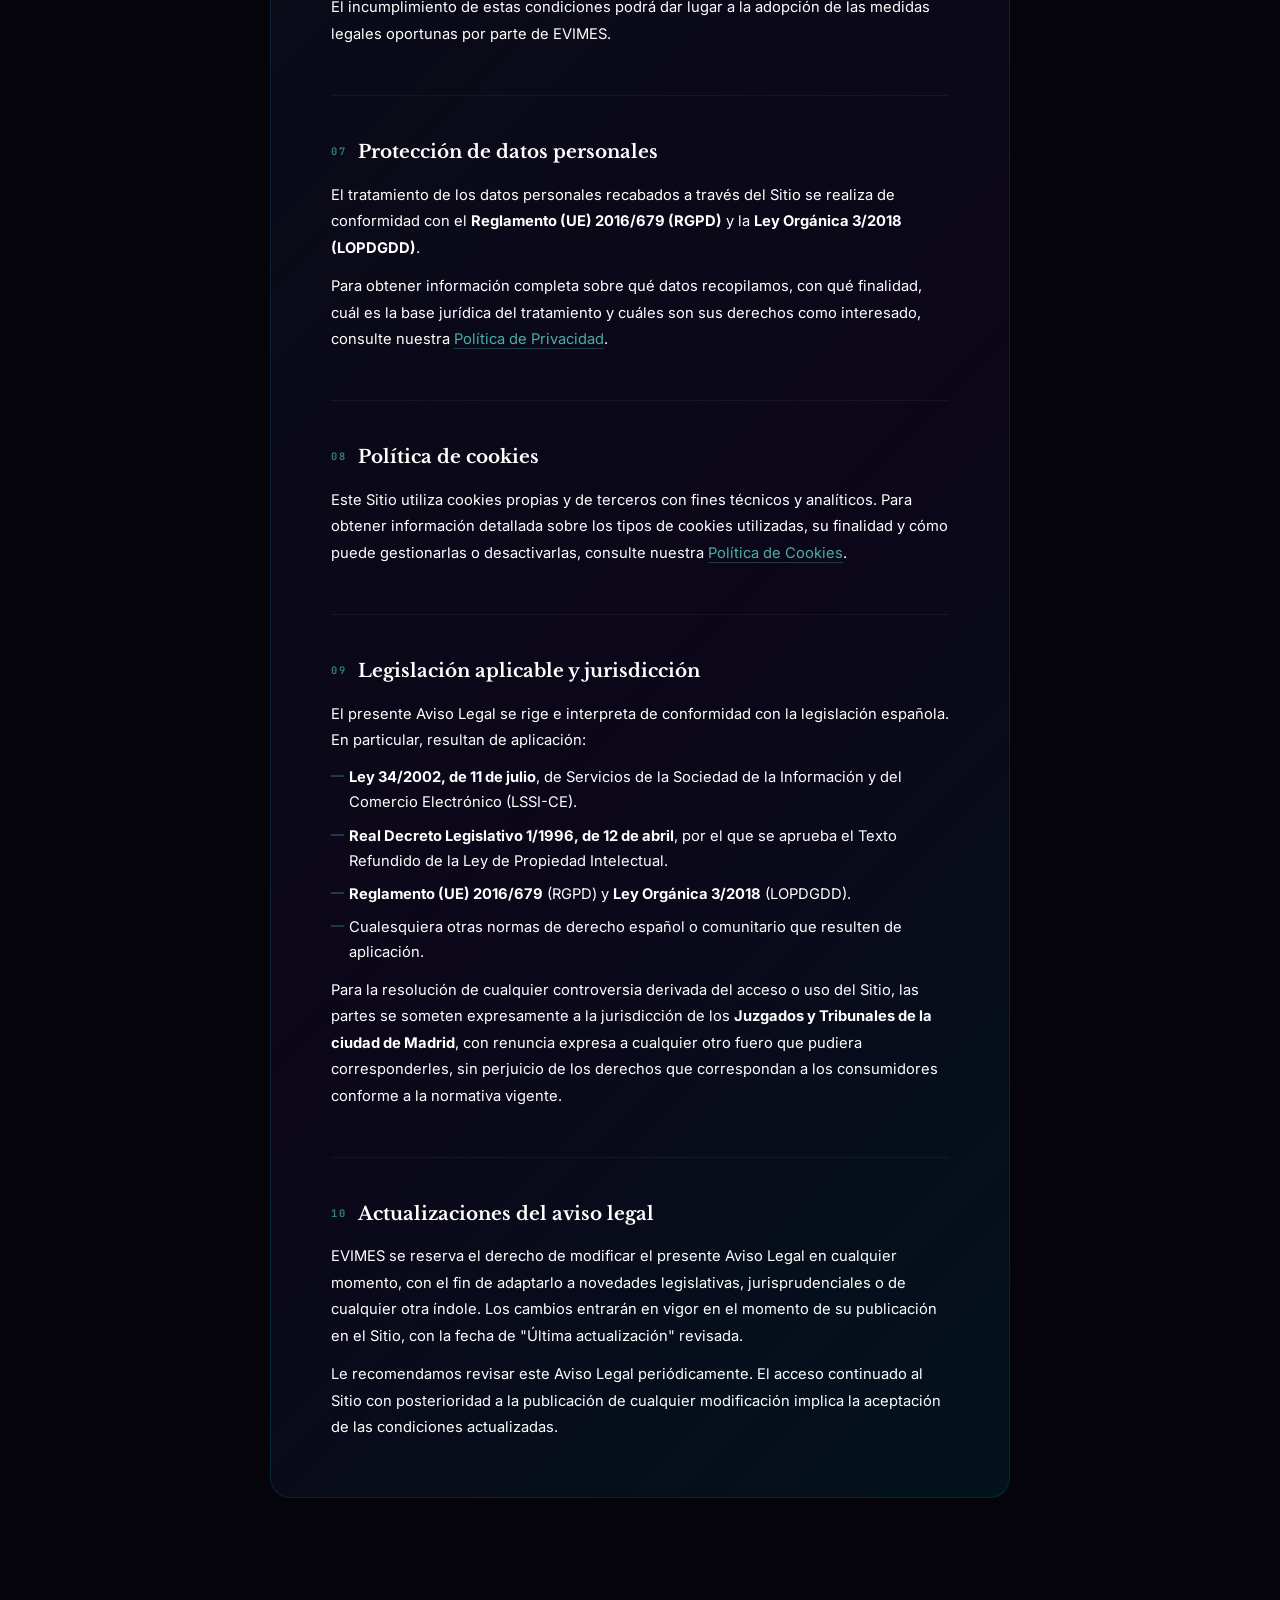
==== commit f40a8e35: "feat: change contact email to evimes@evimesweb.com across all pages Replaces patosarmientooscar@gmai" ====
--- a/aviso-legal.html
+++ b/aviso-legal.html
@@ -119,7 +119,7 @@
             <li><strong>Denominación comercial:</strong> EVIMES / Agencia Digital</li>
             <li><strong>Actividad:</strong> Agencia de servicios digitales (diseño web, marketing digital, desarrollo de software y posicionamiento SEO/SEM)</li>
             <li><strong>Domicilio:</strong> Av. Cardenal Herrera Oria 171, 28034, Madrid, España</li>
-            <li><strong>Correo electrónico:</strong> <a href="mailto:patosarmientooscar@gmail.com" class="legal-a">patosarmientooscar@gmail.com</a></li>
+            <li><strong>Correo electrónico:</strong> <a href="mailto:evimes@evimesweb.com" class="legal-a">evimes@evimesweb.com</a></li>
             <li><strong>Teléfono:</strong> +34 636 73 61 67</li>
             <li><strong>Proveedor de alojamiento:</strong> Vercel Inc., 340 Pine Street, Suite 701, San Francisco, CA 94104, EE.UU. (<a href="https://vercel.com" class="legal-a" target="_blank" rel="noopener noreferrer">vercel.com</a>)</li>
           </ul>
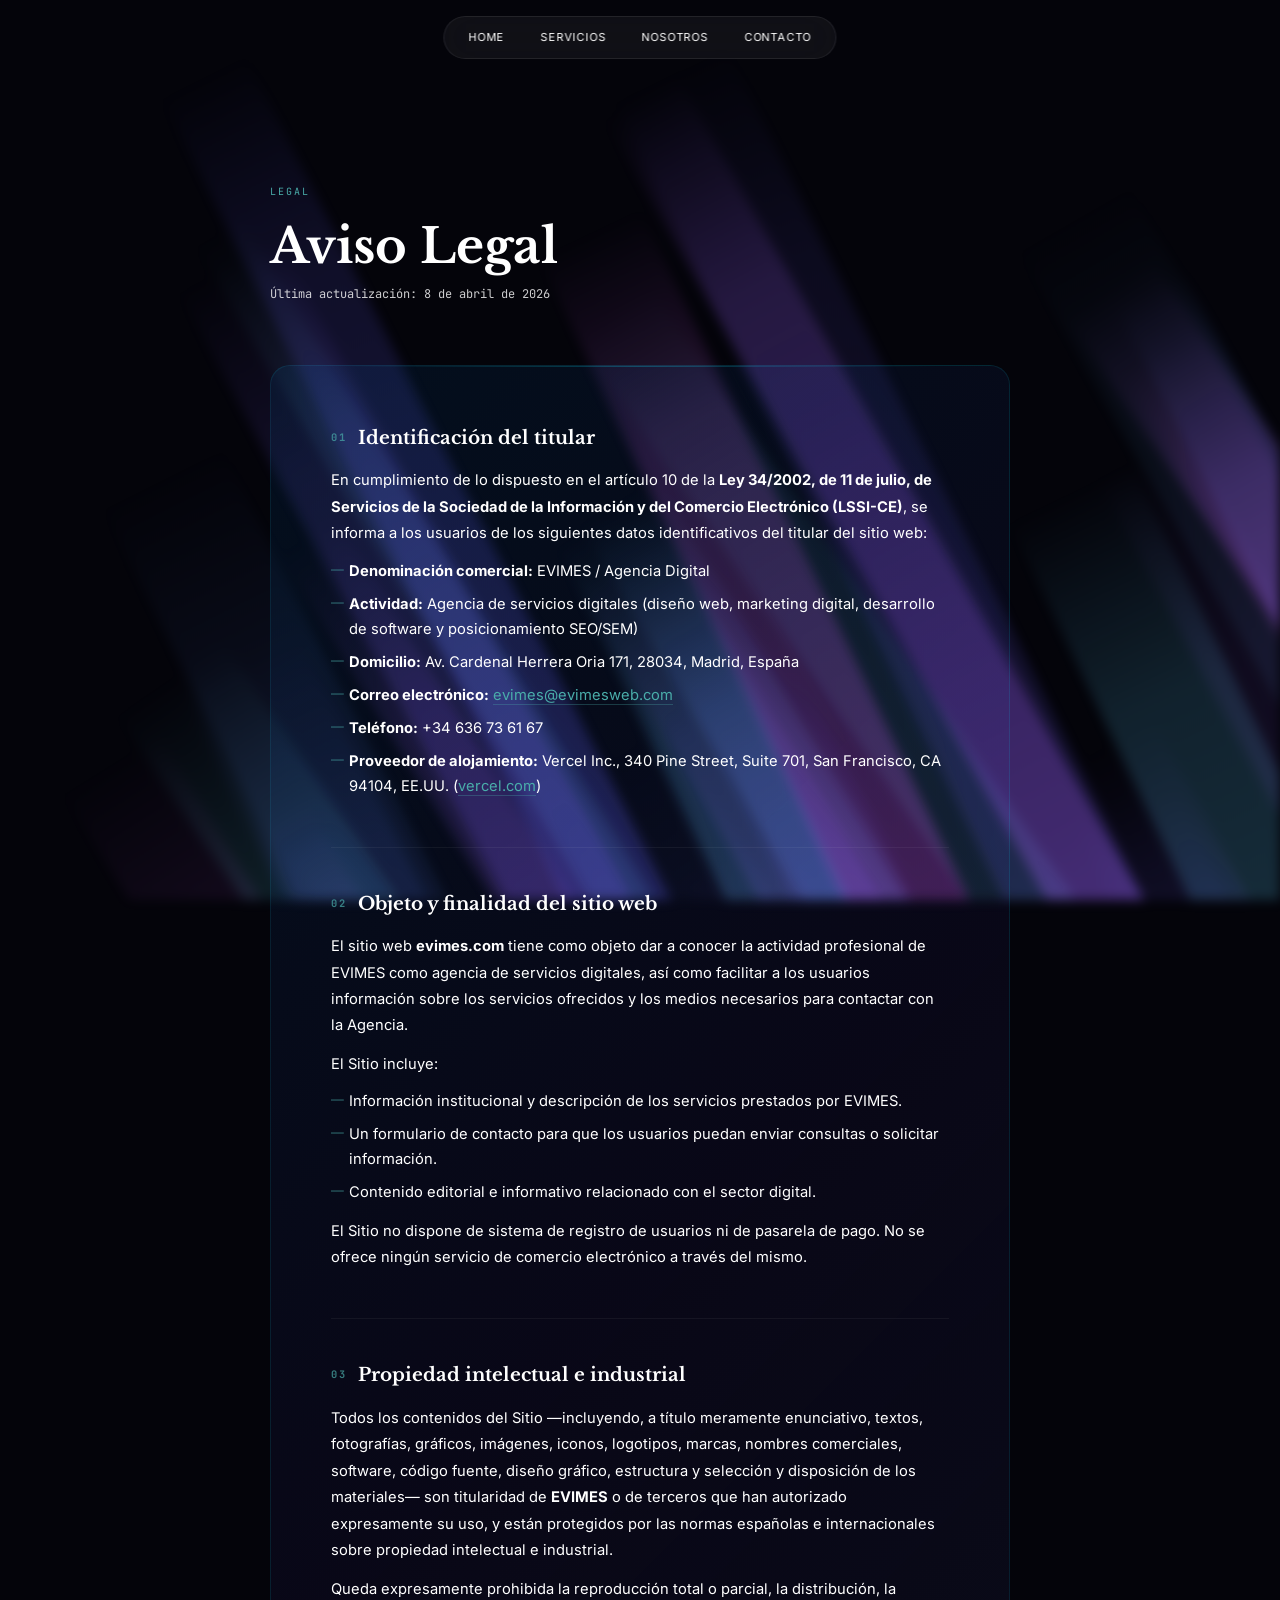
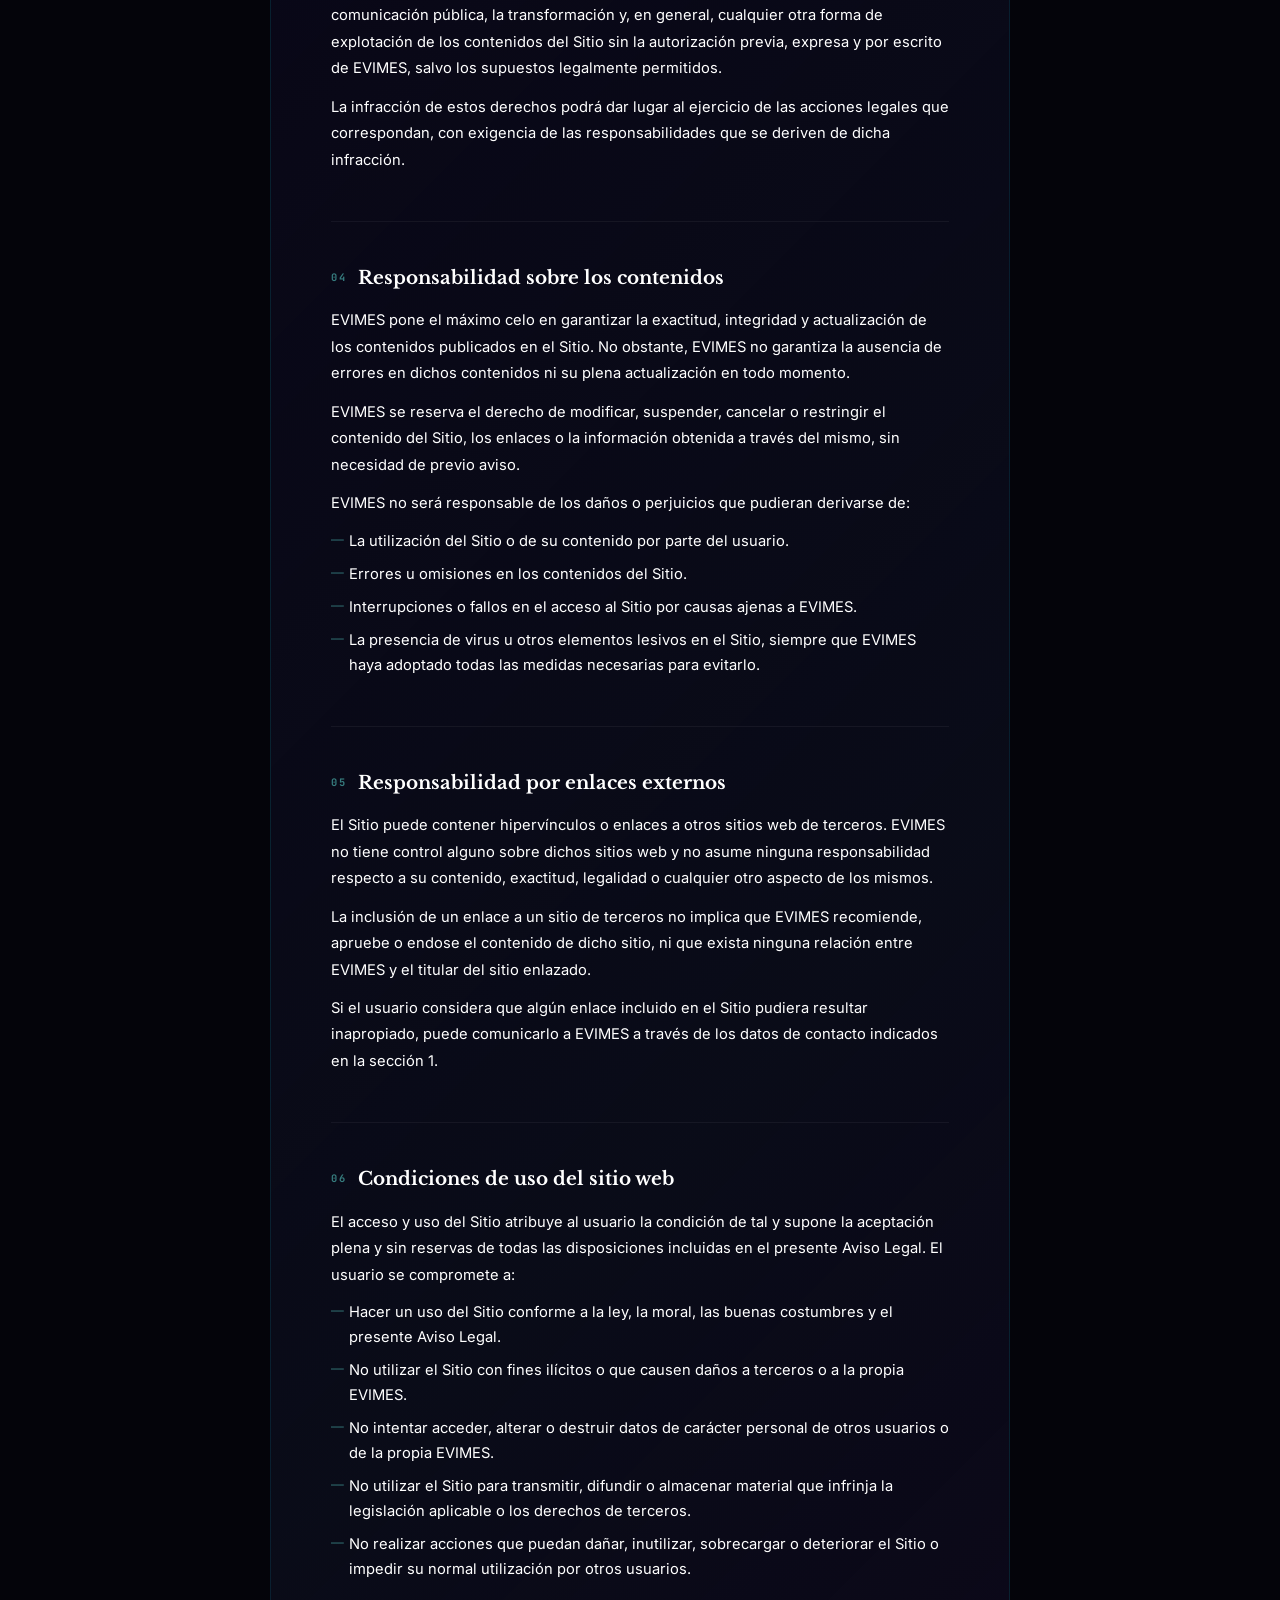
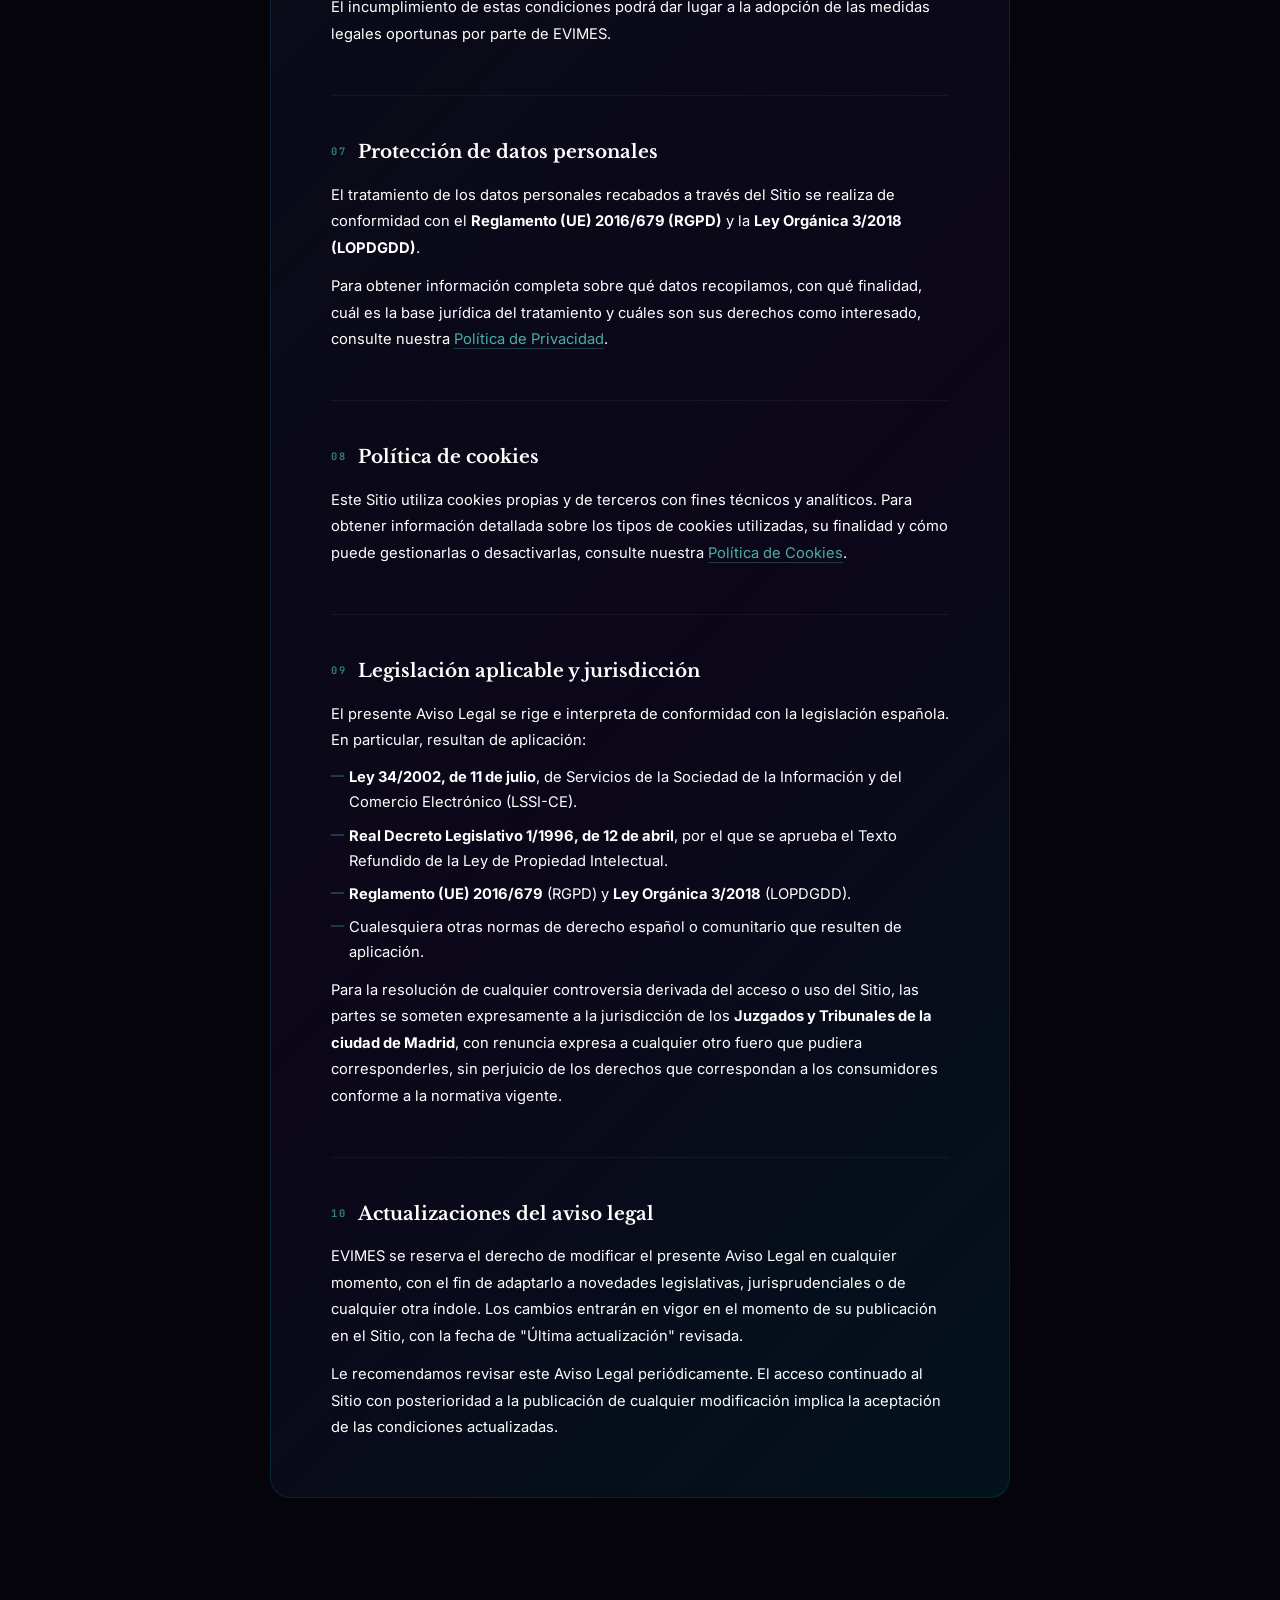
==== commit 501fa428: "perf: comprehensive rendering optimization across all pages - nosotros.html: remove ctx.filter='blur" ====
--- a/aviso-legal.html
+++ b/aviso-legal.html
@@ -16,7 +16,7 @@
 .beams-bg{will-change:transform;transform:translateZ(0)}
 @media(prefers-reduced-motion:reduce){*{animation-duration:.01ms!important;transition-duration:.01ms!important}}
 :root{--void:#04040a;--white:#fff;--w90:rgba(255,255,255,.9);--w60:rgba(255,255,255,.6);--w30:rgba(255,255,255,.3);--w15:rgba(255,255,255,.15);--w08:rgba(255,255,255,.08);--w04:rgba(255,255,255,.04);--w02:rgba(255,255,255,.022);--cyan:#4aadaa;--cyan30:rgba(74,173,170,.3);--cyan10:rgba(74,173,170,.1);--serif:'Instrument Serif',serif;--mono:'JetBrains Mono',monospace;--body:'Libre Baskerville',serif}
-html{overflow-x:clip}
+html{overflow-x:clip;scroll-behavior:smooth}
 body{background:var(--void);color:var(--white);font-family:var(--body);line-height:1.7;overflow-x:clip}
 ::selection{background:var(--cyan30);color:var(--white)}
 *{cursor:auto!important}
@@ -270,7 +270,7 @@
 <script>
 (function(){const loader=document.getElementById('loader');const bar=document.getElementById('loaderBar');if(!loader||!bar)return;if(sessionStorage.getItem('ev_visited')){loader.classList.add('hidden');document.body.classList.remove('loading');setTimeout(function(){var pg=document.getElementById('page');if(pg)pg.classList.add('visible');},50);return;}document.body.classList.add('loading');setTimeout(()=>{const start=performance.now(),dur=700;function tick(now){const pct=Math.min(100,((now-start)/dur)*100);bar.style.width=pct+'%';if(pct<100){requestAnimationFrame(tick);}else{setTimeout(dismiss,500);}}requestAnimationFrame(tick);},300);function dismiss(){const wrap=document.querySelector('.loader-logo-wrap');if(wrap){wrap.style.transition='transform 0.6s cubic-bezier(0.16,1,0.3,1),opacity 0.5s ease';wrap.style.transform='scale(0.94)';wrap.style.opacity='0';}setTimeout(()=>{loader.classList.add('hidden');document.body.classList.remove('loading');document.getElementById('page').classList.add('visible');},350);}setTimeout(()=>{if(!loader.classList.contains('hidden'))dismiss();},4000);})();
 (function(){const canvas=document.getElementById('beamsCanvas');if(!canvas)return;const ctx=canvas.getContext('2d');const BC=20;let beams=[],W=0,H=0;function cb(i){const c=i%3,s=W/3;return{x:c*s+s/2+(Math.random()-.5)*s*.5,y:Math.random()*H,width:50+Math.random()*90,length:H*2.5,angle:-35+Math.random()*10,speed:1.8+Math.random()*2.8,opacity:.18+Math.random()*.22,hue:190+(i*70)/BC,pulse:Math.random()*Math.PI*2,pulseSpeed:.04+Math.random()*.06};}function rb(b,i){const c=i%3,s=W/3;b.y=H+100;b.x=c*s+s/2+(Math.random()-.5)*s*.5;b.width=80+Math.random()*120;b.speed=1.5+Math.random()*2.5;b.hue=190+(i*70)/BC;b.opacity=.2+Math.random()*.15;return b;}function resize(){const d=window.devicePixelRatio||1;W=window.innerWidth;H=window.innerHeight;canvas.width=W*d;canvas.height=H*d;canvas.style.width=W+'px';canvas.style.height=H+'px';ctx.scale(d,d);beams=Array.from({length:Math.round(BC*1.5)},(_,i)=>cb(i));}function db(b){ctx.save();ctx.translate(b.x,b.y);ctx.rotate(b.angle*Math.PI/180);const p=b.opacity*(.8+Math.sin(b.pulse)*.2);const g=ctx.createLinearGradient(0,0,0,b.length);g.addColorStop(0,`hsla(${b.hue},85%,65%,0)`);g.addColorStop(.1,`hsla(${b.hue},85%,65%,${p*.5})`);g.addColorStop(.4,`hsla(${b.hue},85%,65%,${p})`);g.addColorStop(.6,`hsla(${b.hue},85%,65%,${p})`);g.addColorStop(.9,`hsla(${b.hue},85%,65%,${p*.5})`);g.addColorStop(1,`hsla(${b.hue},85%,65%,0)`);ctx.fillStyle=g;ctx.fillRect(-b.width/2,0,b.width,b.length);ctx.restore();}var _h=false;document.addEventListener('visibilitychange',function(){_h=document.hidden;});function animate(){if(!_h){ctx.clearRect(0,0,W,H);beams.forEach((b,i)=>{b.y-=b.speed;b.pulse+=b.pulseSpeed;if(b.y+b.length<-100)rb(b,i);db(b);});}requestAnimationFrame(animate);}window.addEventListener('resize',resize,{passive:true});resize();animate();})();
-(function(){const nav=document.getElementById('navbar-capsule');if(!nav)return;const pill=document.createElement('div');pill.style.cssText='position:absolute;border-radius:50px;background:rgba(255,255,255,0.06);pointer-events:none;top:6px;height:calc(100% - 12px);left:0;width:0;opacity:0;z-index:0;transition:left .25s ease-out,width .25s ease-out,opacity .2s ease-out';nav.style.position='relative';nav.insertBefore(pill,nav.firstChild);const links=Array.from(nav.querySelectorAll('.nav-link'));function mp(el,show){pill.style.left=el.offsetLeft+'px';pill.style.width=el.offsetWidth+'px';pill.style.opacity=show?'1':'0';}links.forEach(function(l){l.addEventListener('mouseenter',function(){if(!l.classList.contains('active'))mp(l,true);else pill.style.opacity='0';});});nav.addEventListener('mouseleave',function(){pill.style.opacity='0';});function onScroll(){nav.classList.toggle('scrolled',window.scrollY>100);}window.addEventListener('scroll',onScroll,{passive:true});onScroll();})();
+(function(){const nav=document.getElementById('navbar-capsule');if(!nav)return;const pill=document.createElement('div');pill.style.cssText='position:absolute;border-radius:50px;background:rgba(255,255,255,0.06);pointer-events:none;top:6px;height:calc(100% - 12px);left:0;width:0;opacity:0;z-index:0;transition:left .25s ease-out,width .25s ease-out,opacity .2s ease-out';nav.style.position='relative';nav.insertBefore(pill,nav.firstChild);const links=Array.from(nav.querySelectorAll('.nav-link'));var _pc=new Map();function cpr(){var nr=nav.getBoundingClientRect();links.forEach(function(l){var r=l.getBoundingClientRect();_pc.set(l,{left:r.left-nr.left,width:r.width});});}cpr();window.addEventListener('resize',cpr,{passive:true});function mp(el,show){var c=_pc.get(el);if(c){pill.style.left=c.left+'px';pill.style.width=c.width+'px';}pill.style.opacity=show?'1':'0';}links.forEach(function(l){l.addEventListener('mouseenter',function(){if(!l.classList.contains('active'))mp(l,true);else pill.style.opacity='0';});});nav.addEventListener('mouseleave',function(){pill.style.opacity='0';});function onScroll(){nav.classList.toggle('scrolled',window.scrollY>100);}window.addEventListener('scroll',onScroll,{passive:true});onScroll();})();
 (function(){var h=document.getElementById('footer-heading');var c=document.getElementById('footer-cols');if(!h||!c)return;var done=false;var io=new IntersectionObserver(function(en){en.forEach(function(e){if(e.isIntersecting&&!done){done=true;h.classList.add('vis');setTimeout(function(){c.classList.add('vis');},200);}});},{threshold:0.1});io.observe(h);})();
 </script>
 </body>
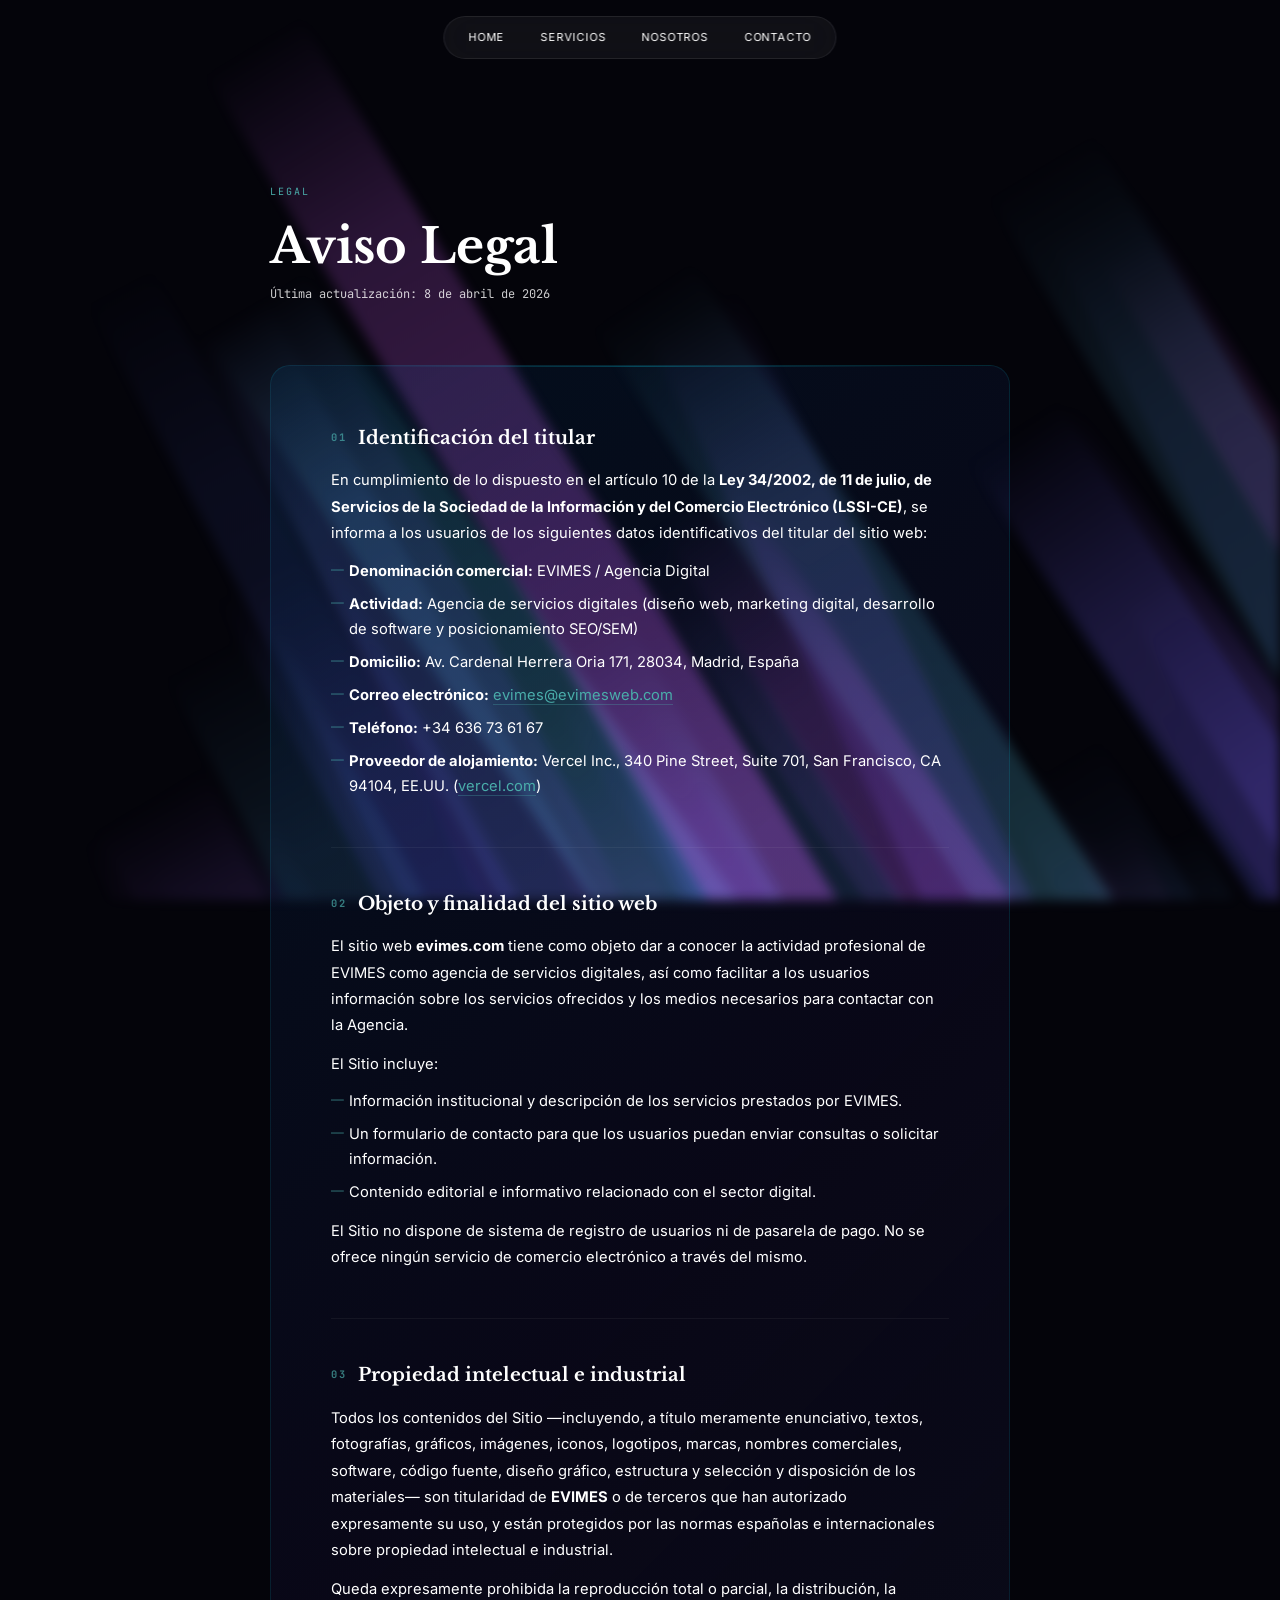
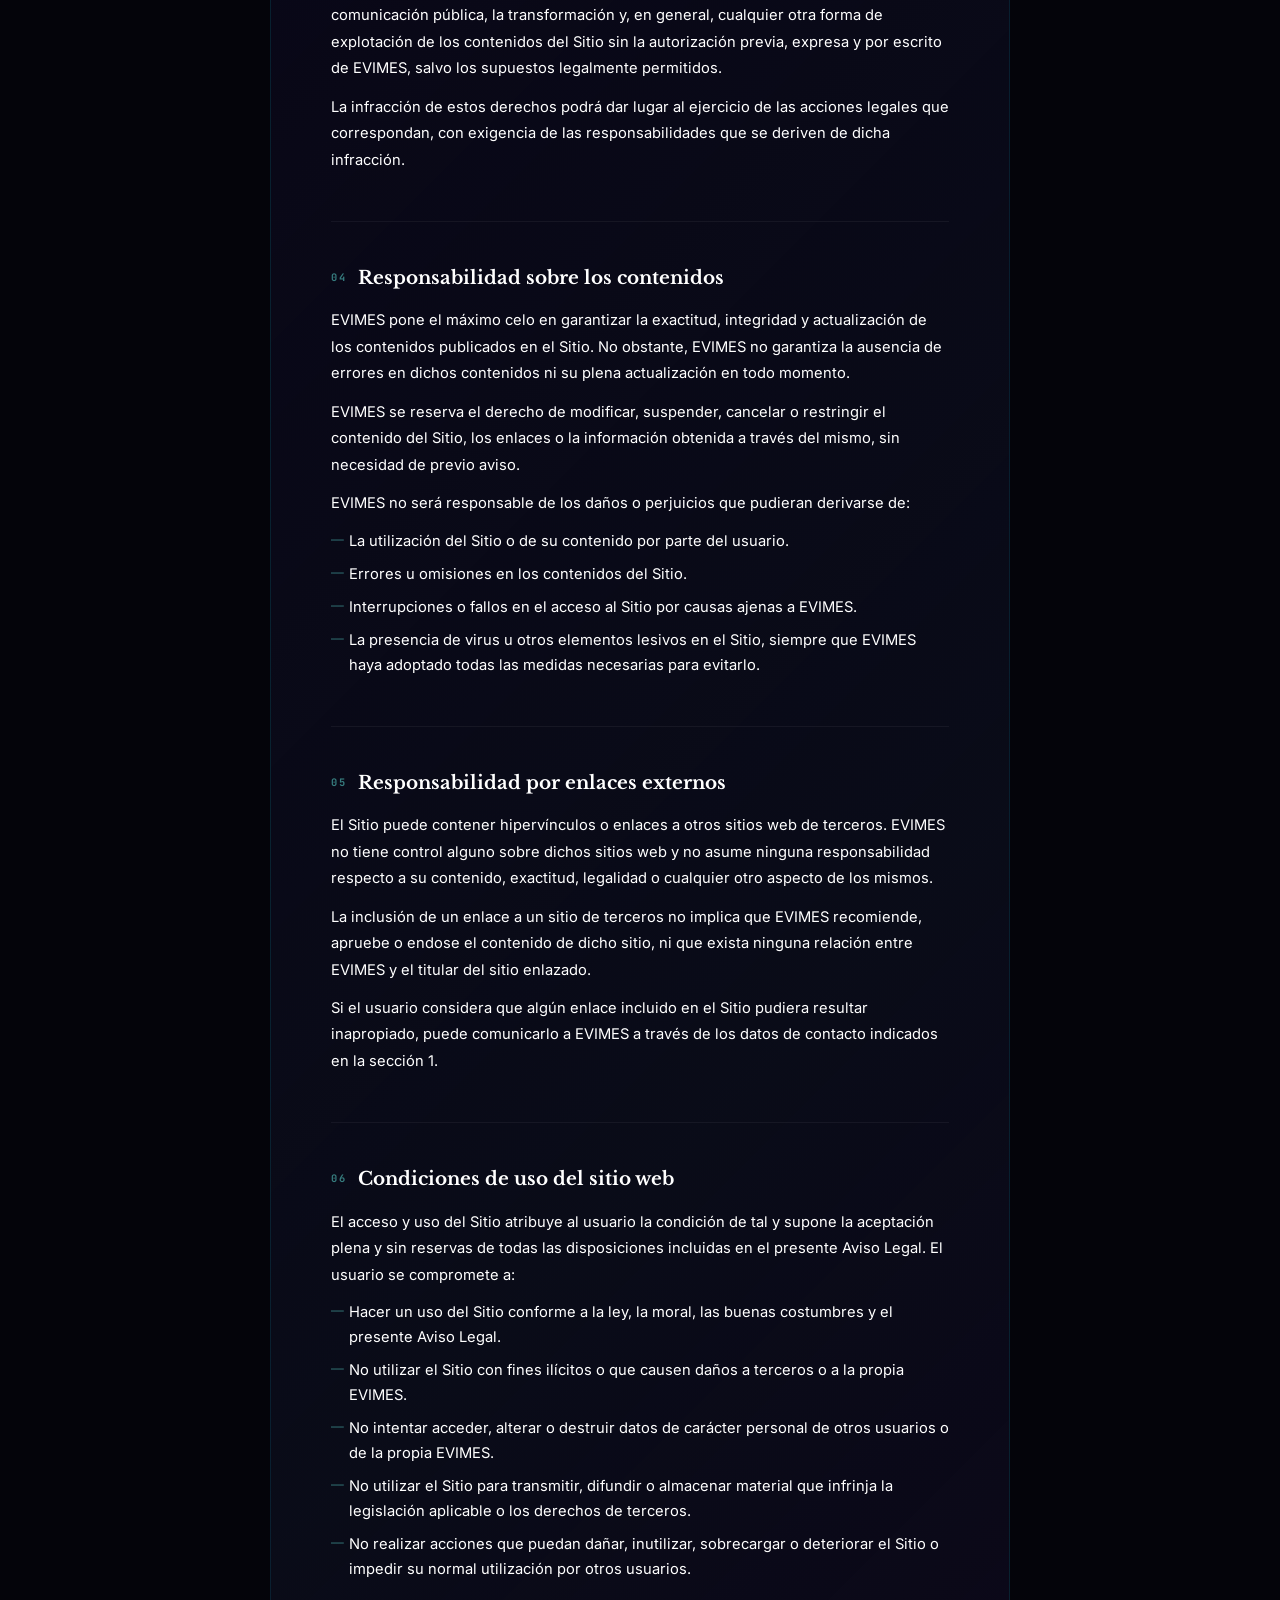
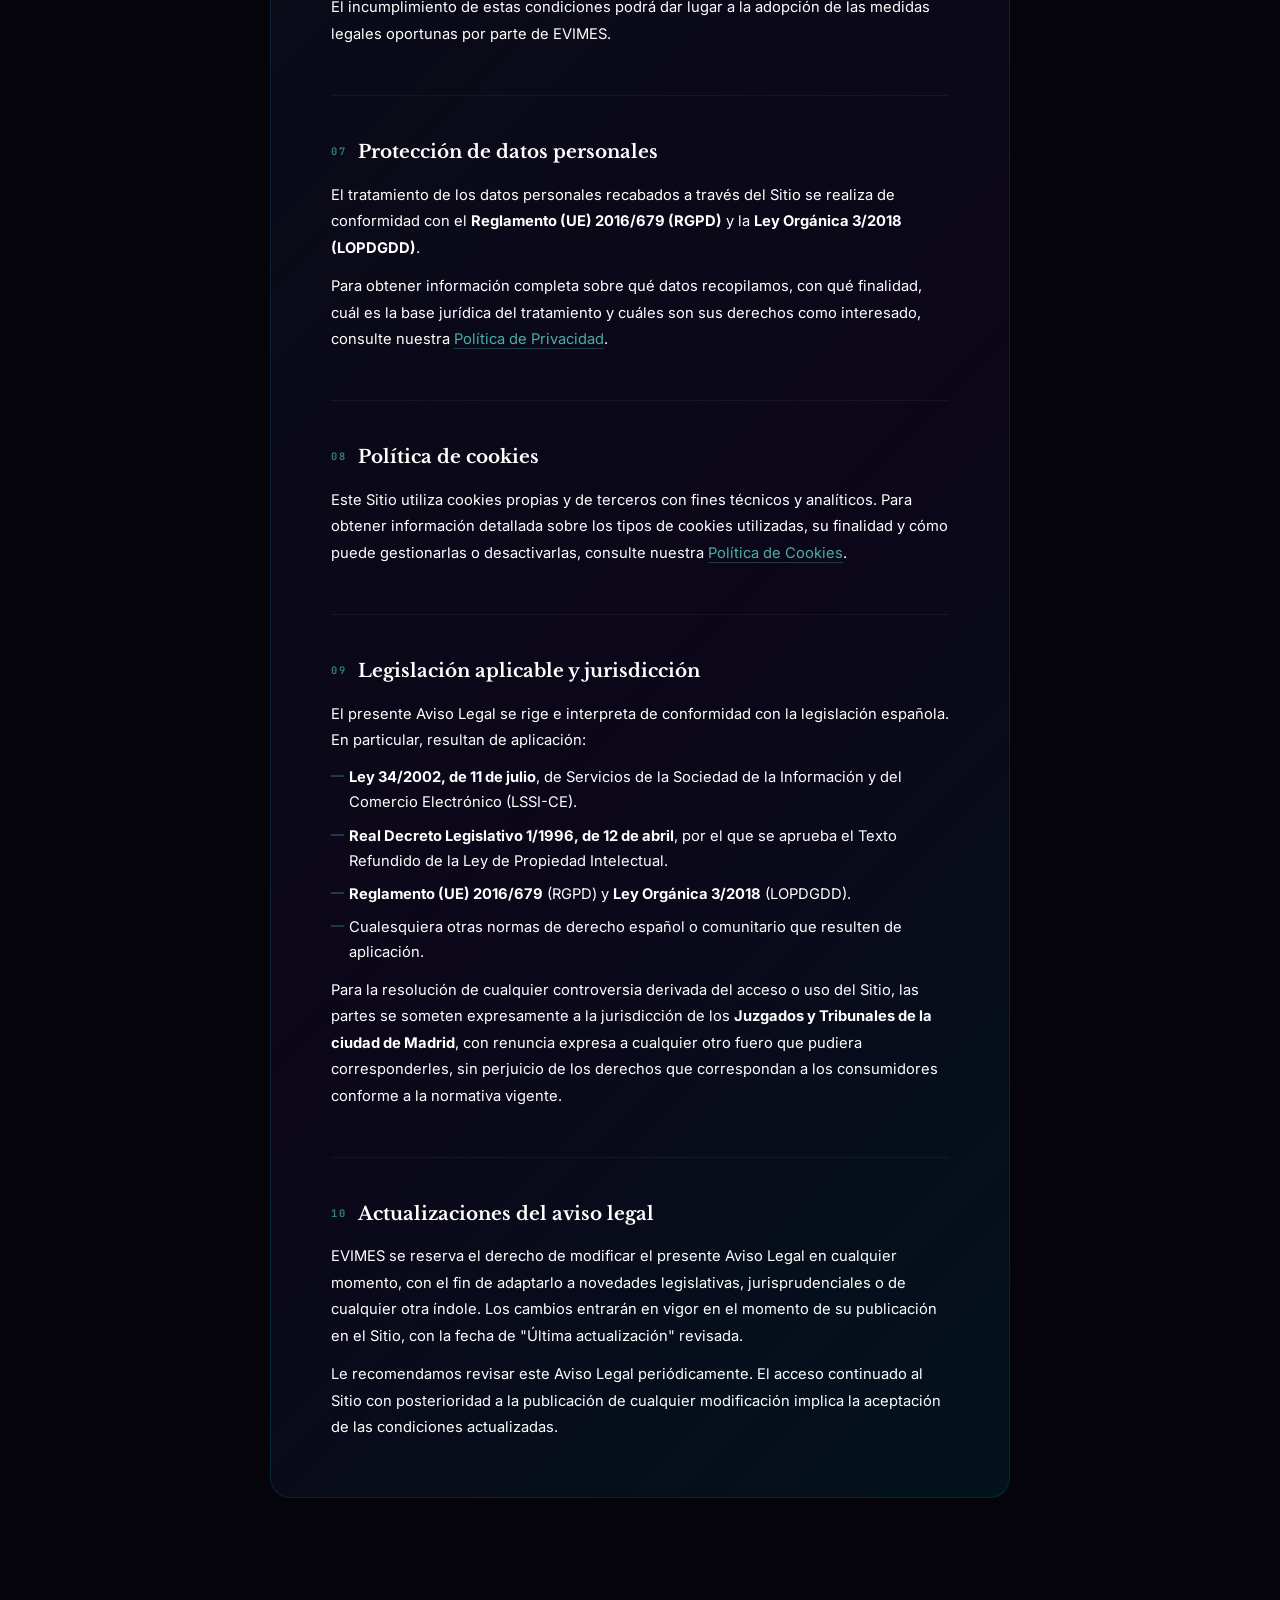
==== commit 3171c17c: "feat: remove loading page entirely from all pages - Deleted loader CSS, HTML and JS from all 10 page" ====
--- a/aviso-legal.html
+++ b/aviso-legal.html
@@ -21,18 +21,7 @@
 ::selection{background:var(--cyan30);color:var(--white)}
 *{cursor:auto!important}
 a,button,[role="button"],[onclick]{cursor:pointer!important}
-#loader{position:fixed;inset:0;background:#000;z-index:99999;display:flex;align-items:center;justify-content:center;transition:opacity 0.9s ease,visibility 0.9s ease}
-#loader.hidden{opacity:0;visibility:hidden;pointer-events:none}
-body.loading{overflow:hidden}
-.loader-inner{display:flex;flex-direction:column;align-items:center;gap:52px}
-.loader-logo-wrap{width:260px;display:flex;justify-content:center}
-.loader-logo-img{width:160px;height:auto;display:block;opacity:0;animation:ldrLogoIn 1.0s cubic-bezier(0.4,0,0.2,1) 0.3s forwards}
-@keyframes ldrLogoIn{from{opacity:0;transform:scale(0.96)}to{opacity:1;transform:scale(1)}}
-.loader-bar-wrap{width:100px;height:1px;background:rgba(255,255,255,0.1);overflow:hidden;opacity:0;animation:ldrFadeIn 0.4s ease 1.0s forwards}
-.loader-bar{height:100%;width:0%;background:#fff;transition:width 0.1s linear}
-@keyframes ldrFadeIn{to{opacity:1}}
-#page{opacity:0;transition:opacity 1.2s cubic-bezier(.25,.1,.25,1)}
-#page.visible{opacity:1}
+#page{opacity:1}
 .beams-bg{position:fixed;top:0;left:0;width:100vw;height:100vh;z-index:0;pointer-events:none;filter:blur(6px);opacity:1}
 #navbar-capsule{position:fixed;top:16px;left:50%;transform:translateX(-50%);z-index:9999;display:inline-flex;align-items:center;gap:0;padding:4px 6px;border-radius:50px;background:rgba(255,255,255,0.05);backdrop-filter:blur(20px);-webkit-backdrop-filter:blur(20px);border:1px solid rgba(255,255,255,0.08);transition:background .3s ease,box-shadow .3s ease;white-space:nowrap}
 #navbar-capsule.scrolled{background:rgba(255,255,255,0.08);box-shadow:0 4px 20px rgba(0,0,0,0.3)}
@@ -89,10 +78,6 @@
 </head>
 <body>
 <canvas id="beamsCanvas" class="beams-bg"></canvas>
-<div id="loader">
-  <div class="loader-inner">
-    <div class="loader-logo-wrap"><img src="assets/logo.png" class="loader-logo-img" alt="EVIMES"></div>
-    <div class="loader-bar-wrap"><div class="loader-bar" id="loaderBar"></div></div>
   </div>
 </div>
 <div id="page">
@@ -268,7 +253,7 @@
 
 </div>
 <script>
-(function(){const loader=document.getElementById('loader');const bar=document.getElementById('loaderBar');if(!loader||!bar)return;if(sessionStorage.getItem('ev_visited')){loader.classList.add('hidden');document.body.classList.remove('loading');setTimeout(function(){var pg=document.getElementById('page');if(pg)pg.classList.add('visible');},50);return;}document.body.classList.add('loading');setTimeout(()=>{const start=performance.now(),dur=700;function tick(now){const pct=Math.min(100,((now-start)/dur)*100);bar.style.width=pct+'%';if(pct<100){requestAnimationFrame(tick);}else{setTimeout(dismiss,500);}}requestAnimationFrame(tick);},300);function dismiss(){const wrap=document.querySelector('.loader-logo-wrap');if(wrap){wrap.style.transition='transform 0.6s cubic-bezier(0.16,1,0.3,1),opacity 0.5s ease';wrap.style.transform='scale(0.94)';wrap.style.opacity='0';}setTimeout(()=>{loader.classList.add('hidden');document.body.classList.remove('loading');document.getElementById('page').classList.add('visible');},350);}setTimeout(()=>{if(!loader.classList.contains('hidden'))dismiss();},4000);})();
+
 (function(){const canvas=document.getElementById('beamsCanvas');if(!canvas)return;const ctx=canvas.getContext('2d');const BC=20;let beams=[],W=0,H=0;function cb(i){const c=i%3,s=W/3;return{x:c*s+s/2+(Math.random()-.5)*s*.5,y:Math.random()*H,width:50+Math.random()*90,length:H*2.5,angle:-35+Math.random()*10,speed:1.8+Math.random()*2.8,opacity:.18+Math.random()*.22,hue:190+(i*70)/BC,pulse:Math.random()*Math.PI*2,pulseSpeed:.04+Math.random()*.06};}function rb(b,i){const c=i%3,s=W/3;b.y=H+100;b.x=c*s+s/2+(Math.random()-.5)*s*.5;b.width=80+Math.random()*120;b.speed=1.5+Math.random()*2.5;b.hue=190+(i*70)/BC;b.opacity=.2+Math.random()*.15;return b;}function resize(){const d=window.devicePixelRatio||1;W=window.innerWidth;H=window.innerHeight;canvas.width=W*d;canvas.height=H*d;canvas.style.width=W+'px';canvas.style.height=H+'px';ctx.scale(d,d);beams=Array.from({length:Math.round(BC*1.5)},(_,i)=>cb(i));}function db(b){ctx.save();ctx.translate(b.x,b.y);ctx.rotate(b.angle*Math.PI/180);const p=b.opacity*(.8+Math.sin(b.pulse)*.2);const g=ctx.createLinearGradient(0,0,0,b.length);g.addColorStop(0,`hsla(${b.hue},85%,65%,0)`);g.addColorStop(.1,`hsla(${b.hue},85%,65%,${p*.5})`);g.addColorStop(.4,`hsla(${b.hue},85%,65%,${p})`);g.addColorStop(.6,`hsla(${b.hue},85%,65%,${p})`);g.addColorStop(.9,`hsla(${b.hue},85%,65%,${p*.5})`);g.addColorStop(1,`hsla(${b.hue},85%,65%,0)`);ctx.fillStyle=g;ctx.fillRect(-b.width/2,0,b.width,b.length);ctx.restore();}var _h=false;document.addEventListener('visibilitychange',function(){_h=document.hidden;});function animate(){if(!_h){ctx.clearRect(0,0,W,H);beams.forEach((b,i)=>{b.y-=b.speed;b.pulse+=b.pulseSpeed;if(b.y+b.length<-100)rb(b,i);db(b);});}requestAnimationFrame(animate);}window.addEventListener('resize',resize,{passive:true});resize();animate();})();
 (function(){const nav=document.getElementById('navbar-capsule');if(!nav)return;const pill=document.createElement('div');pill.style.cssText='position:absolute;border-radius:50px;background:rgba(255,255,255,0.06);pointer-events:none;top:6px;height:calc(100% - 12px);left:0;width:0;opacity:0;z-index:0;transition:left .25s ease-out,width .25s ease-out,opacity .2s ease-out';nav.style.position='relative';nav.insertBefore(pill,nav.firstChild);const links=Array.from(nav.querySelectorAll('.nav-link'));var _pc=new Map();function cpr(){var nr=nav.getBoundingClientRect();links.forEach(function(l){var r=l.getBoundingClientRect();_pc.set(l,{left:r.left-nr.left,width:r.width});});}cpr();window.addEventListener('resize',cpr,{passive:true});function mp(el,show){var c=_pc.get(el);if(c){pill.style.left=c.left+'px';pill.style.width=c.width+'px';}pill.style.opacity=show?'1':'0';}links.forEach(function(l){l.addEventListener('mouseenter',function(){if(!l.classList.contains('active'))mp(l,true);else pill.style.opacity='0';});});nav.addEventListener('mouseleave',function(){pill.style.opacity='0';});function onScroll(){nav.classList.toggle('scrolled',window.scrollY>100);}window.addEventListener('scroll',onScroll,{passive:true});onScroll();})();
 (function(){var h=document.getElementById('footer-heading');var c=document.getElementById('footer-cols');if(!h||!c)return;var done=false;var io=new IntersectionObserver(function(en){en.forEach(function(e){if(e.isIntersecting&&!done){done=true;h.classList.add('vis');setTimeout(function(){c.classList.add('vis');},200);}});},{threshold:0.1});io.observe(h);})();
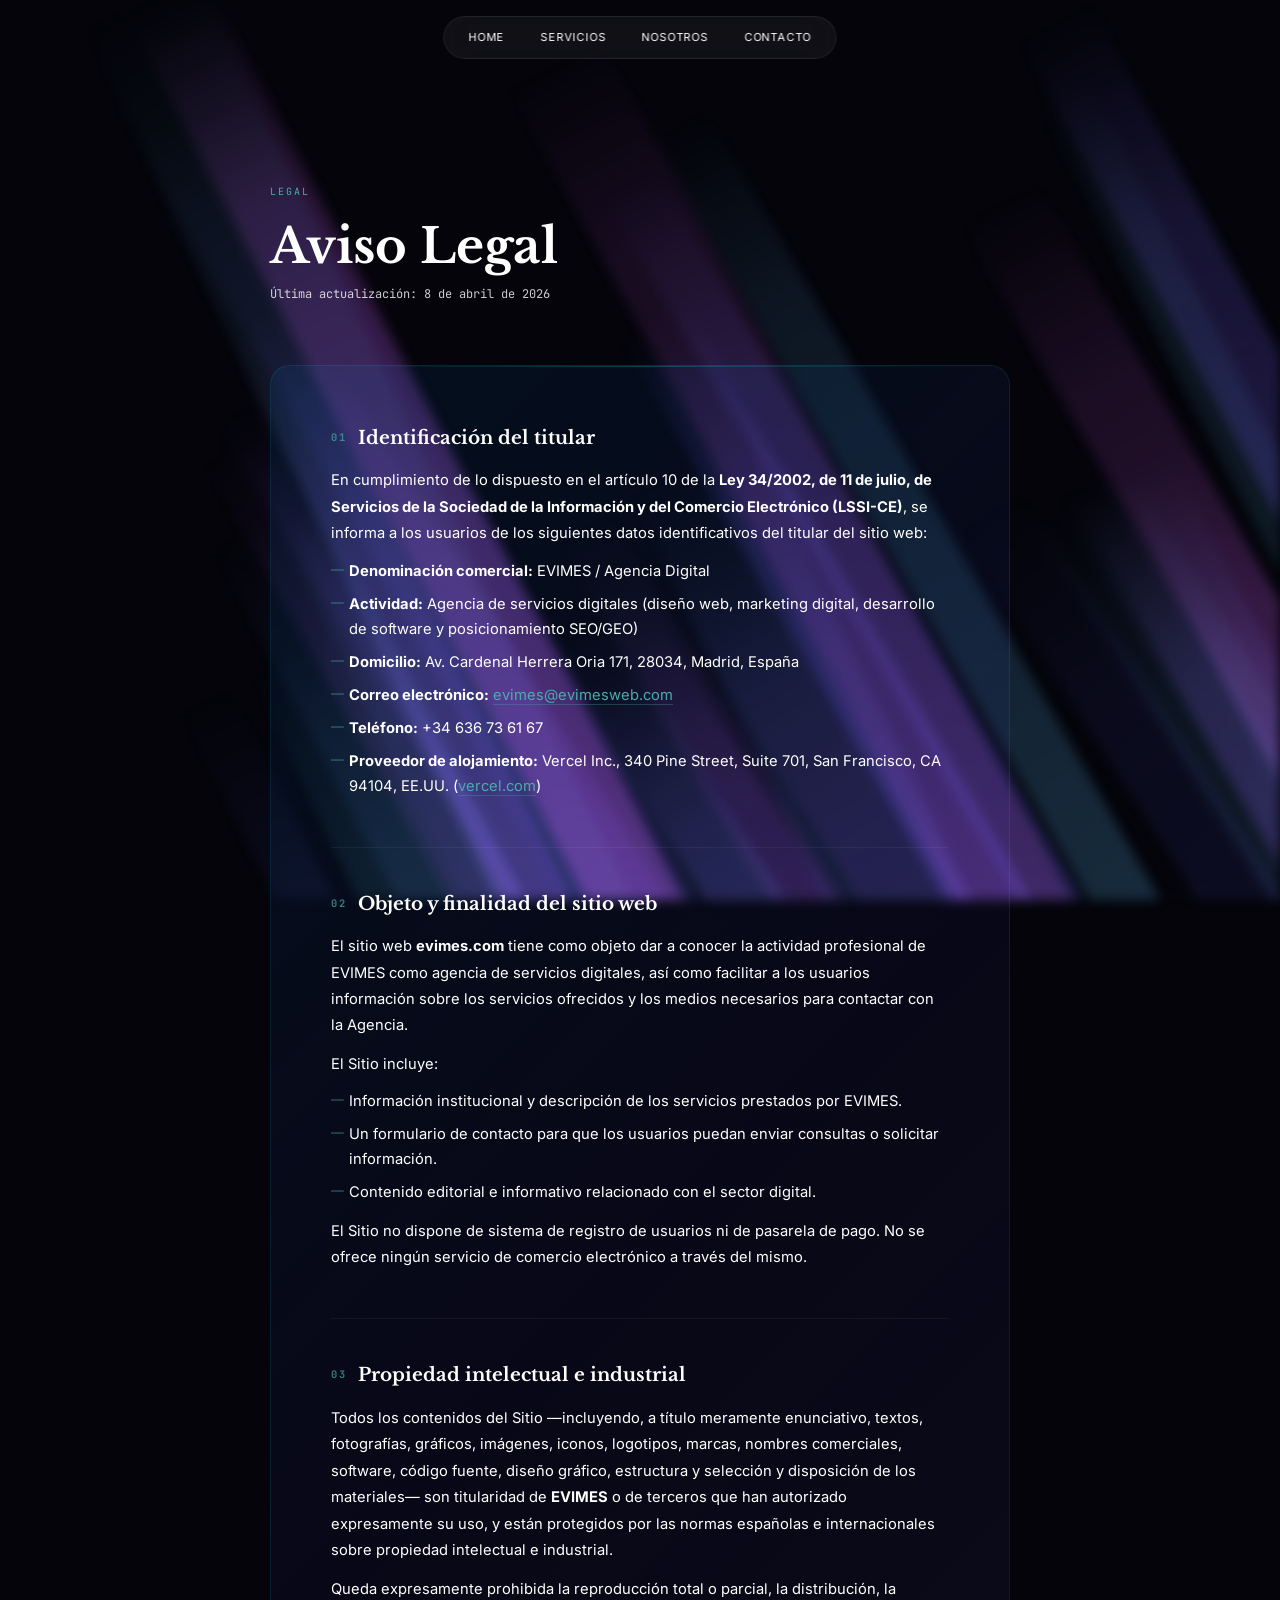
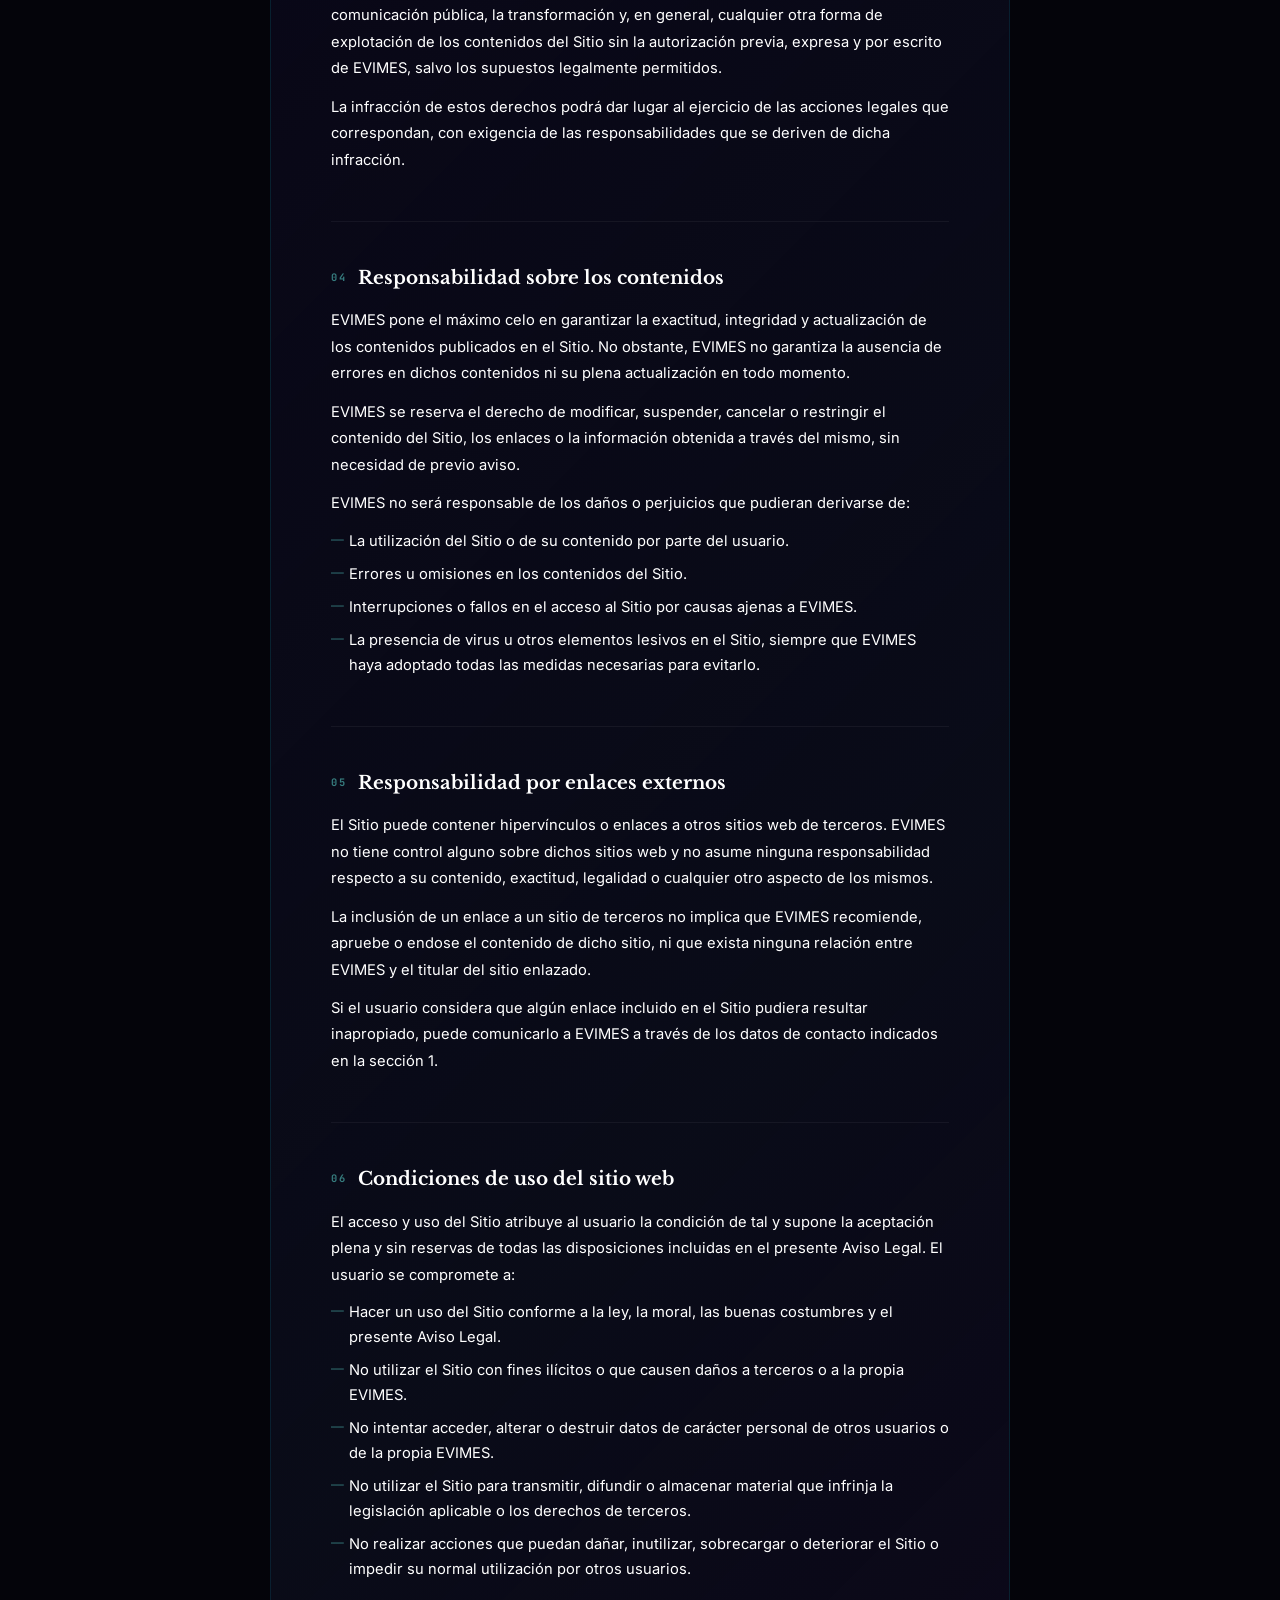
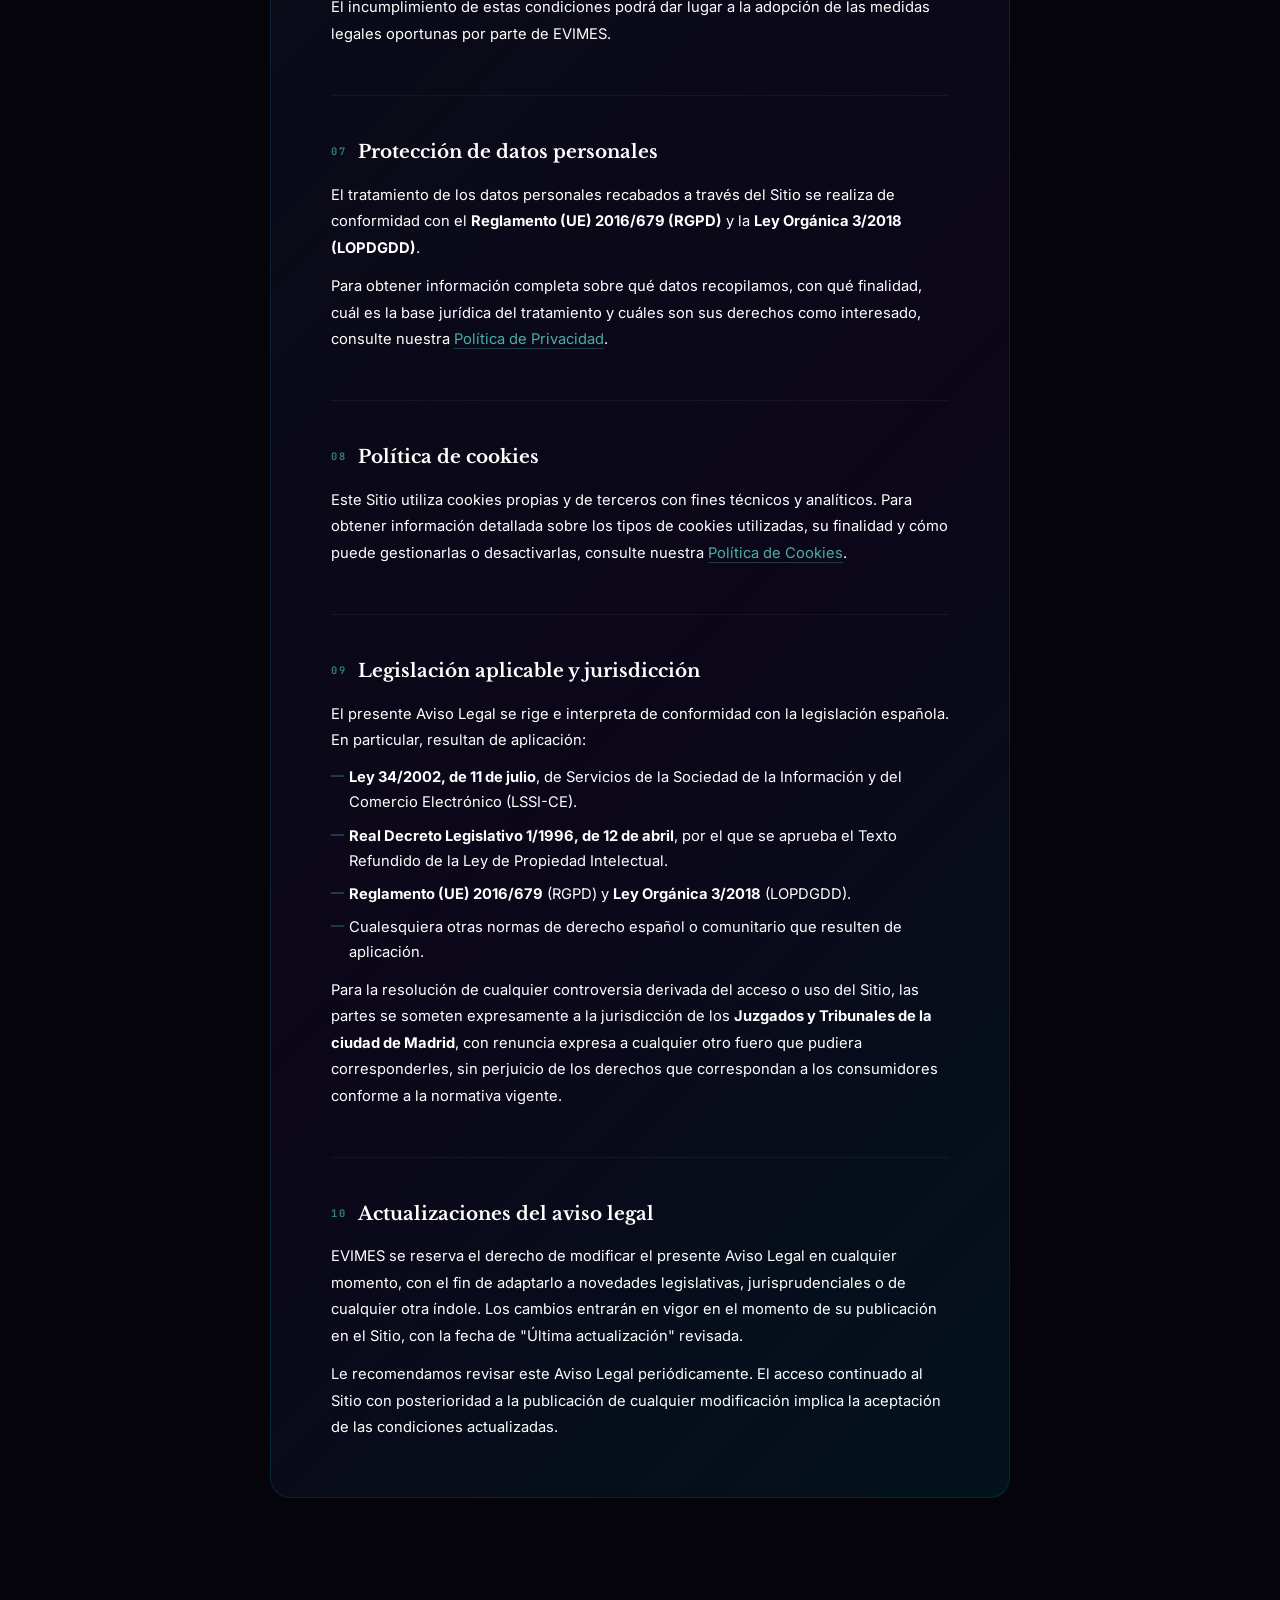
==== commit ed74e9a2: "chore: replace SEM with GEO across all pages Co-Authored-By: Claude Sonnet 4.6 <noreply@anthropic.co" ====
--- a/aviso-legal.html
+++ b/aviso-legal.html
@@ -102,7 +102,7 @@
           <p class="legal-p">En cumplimiento de lo dispuesto en el artículo 10 de la <strong>Ley 34/2002, de 11 de julio, de Servicios de la Sociedad de la Información y del Comercio Electrónico (LSSI-CE)</strong>, se informa a los usuarios de los siguientes datos identificativos del titular del sitio web:</p>
           <ul class="legal-ul">
             <li><strong>Denominación comercial:</strong> EVIMES / Agencia Digital</li>
-            <li><strong>Actividad:</strong> Agencia de servicios digitales (diseño web, marketing digital, desarrollo de software y posicionamiento SEO/SEM)</li>
+            <li><strong>Actividad:</strong> Agencia de servicios digitales (diseño web, marketing digital, desarrollo de software y posicionamiento SEO/GEO)</li>
             <li><strong>Domicilio:</strong> Av. Cardenal Herrera Oria 171, 28034, Madrid, España</li>
             <li><strong>Correo electrónico:</strong> <a href="mailto:evimes@evimesweb.com" class="legal-a">evimes@evimesweb.com</a></li>
             <li><strong>Teléfono:</strong> +34 636 73 61 67</li>
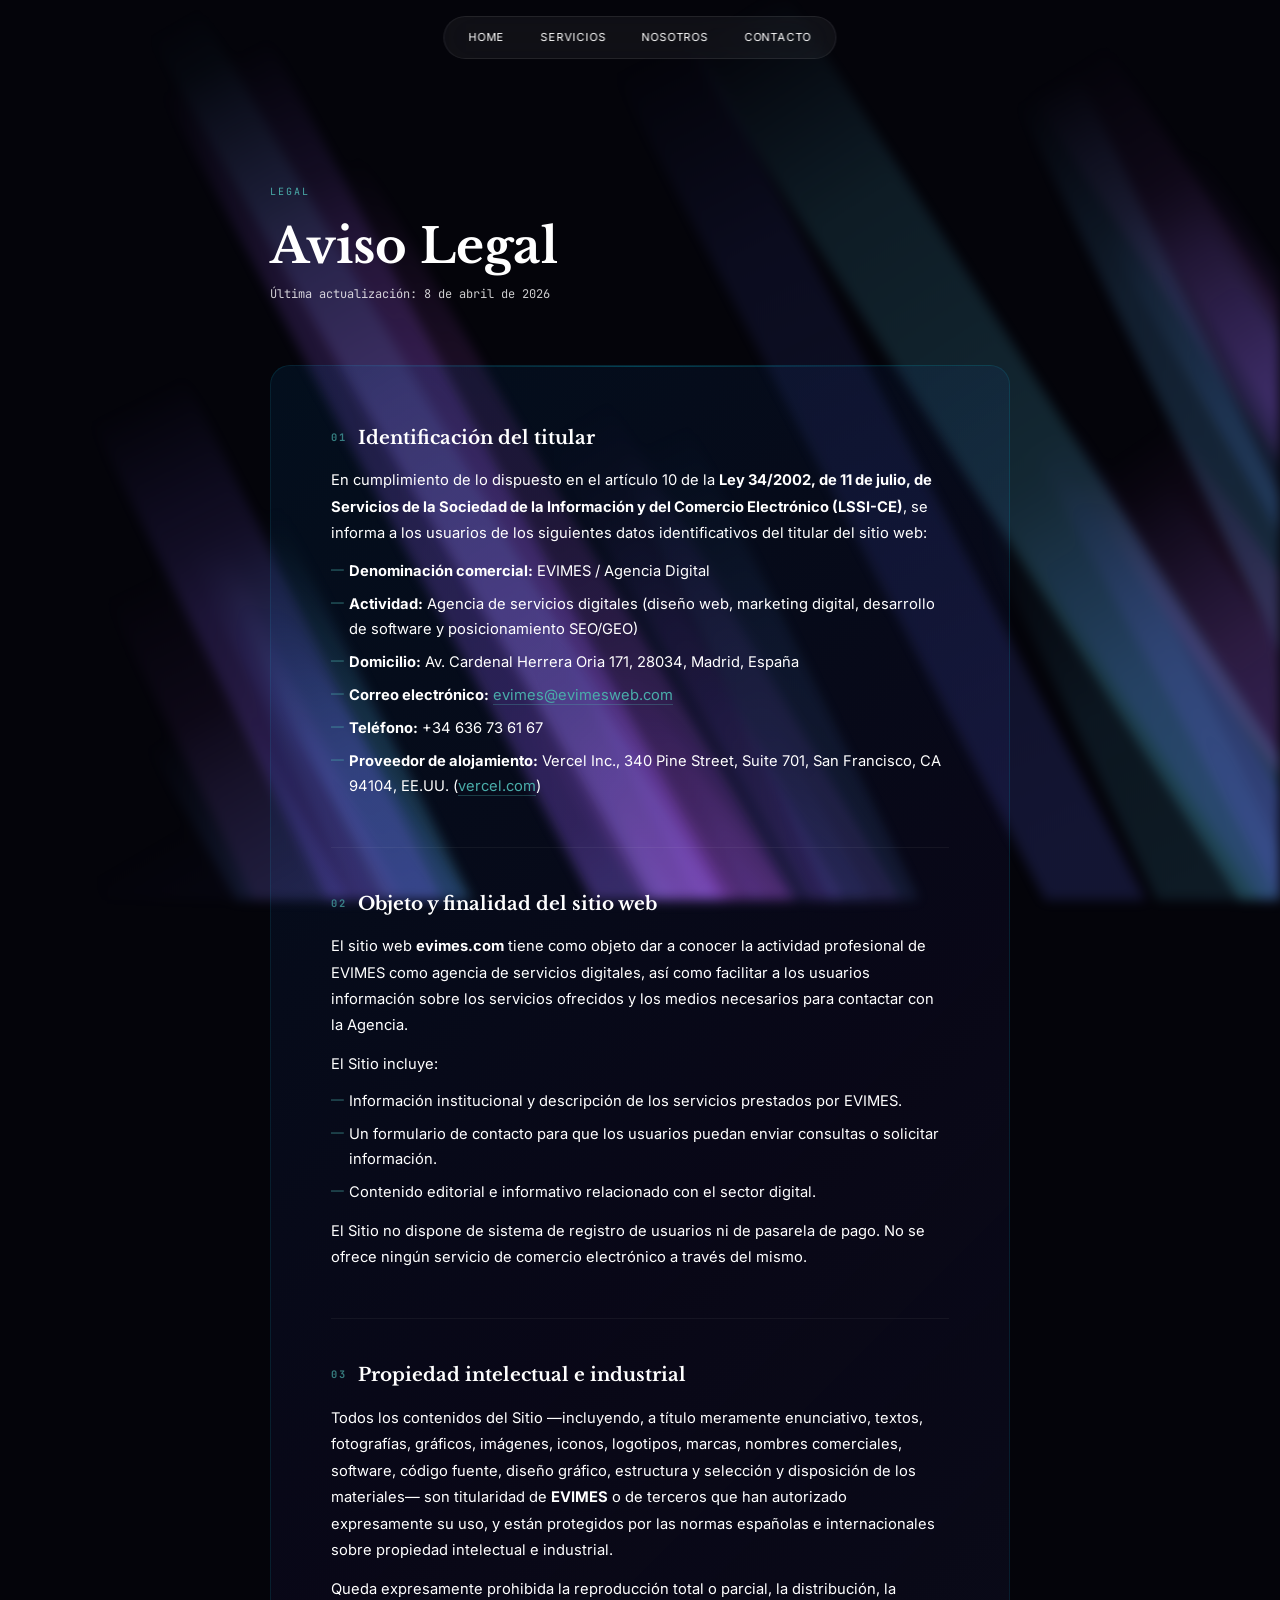
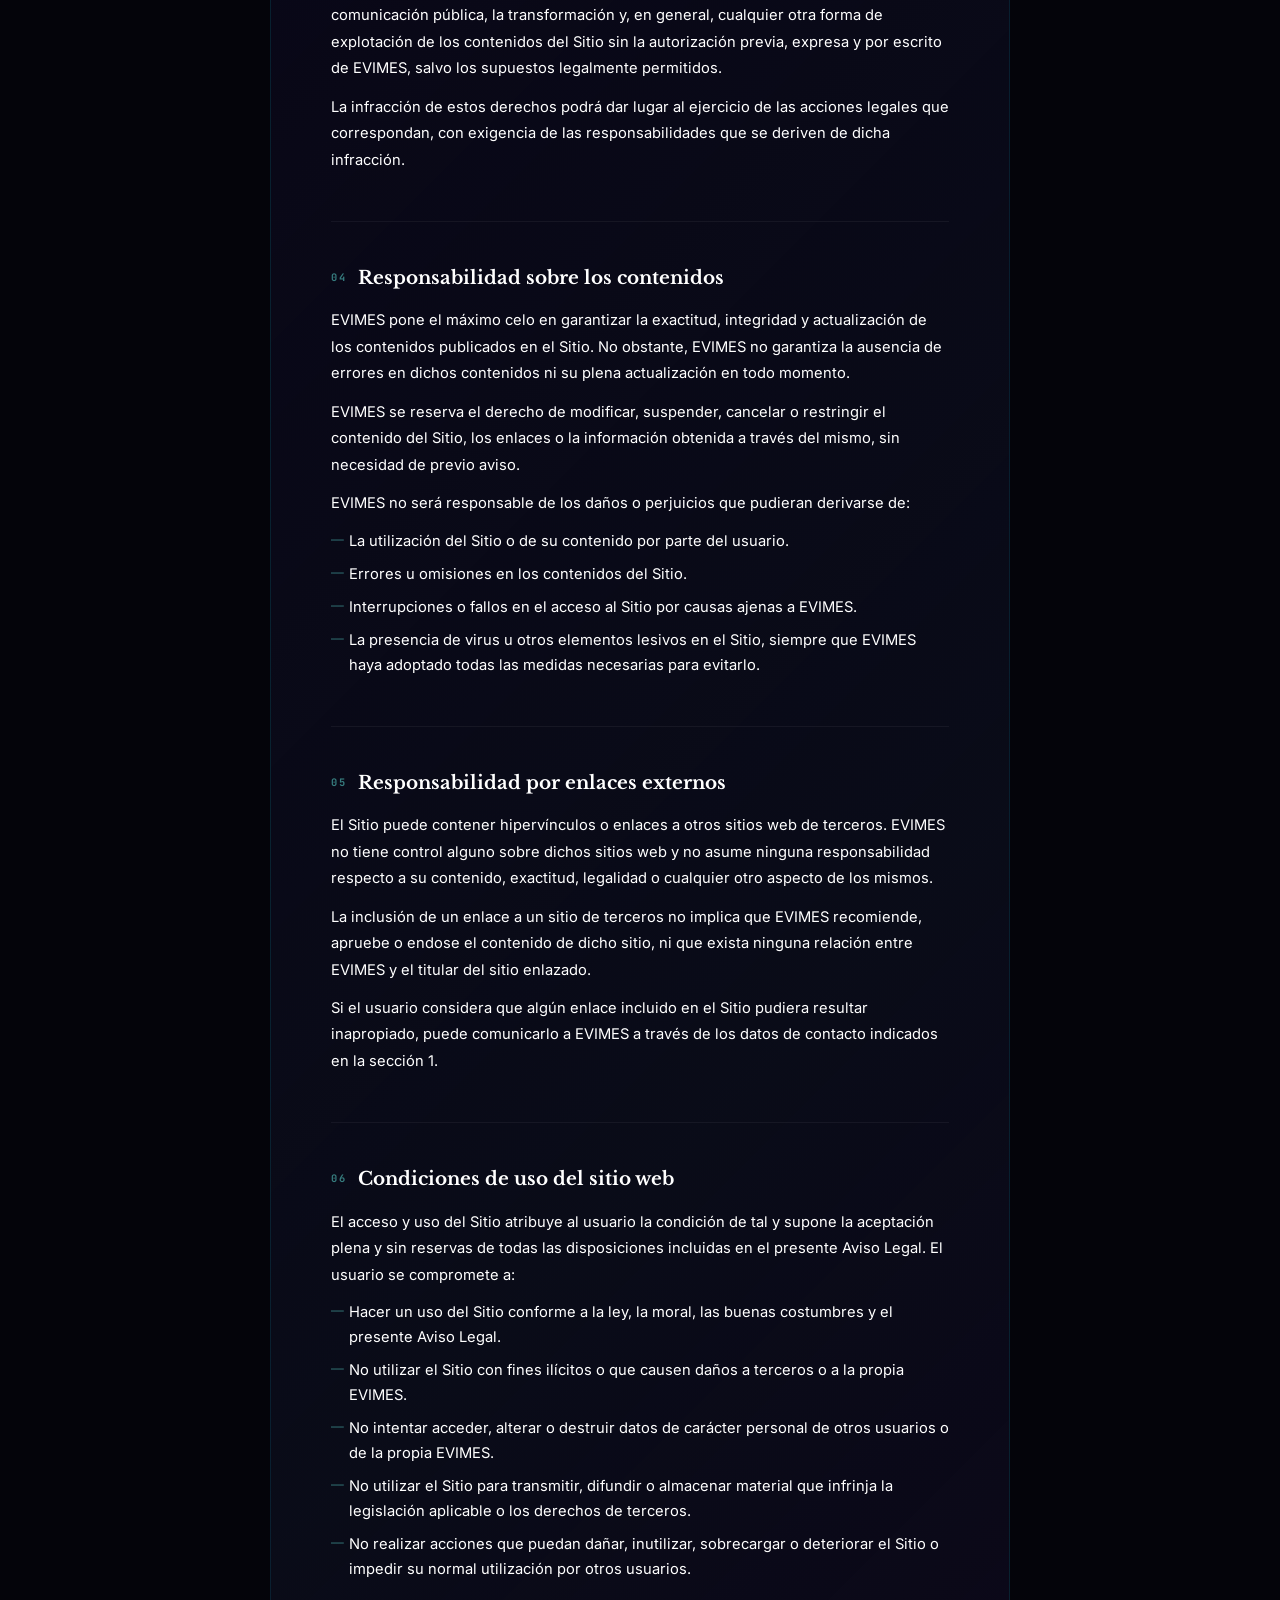
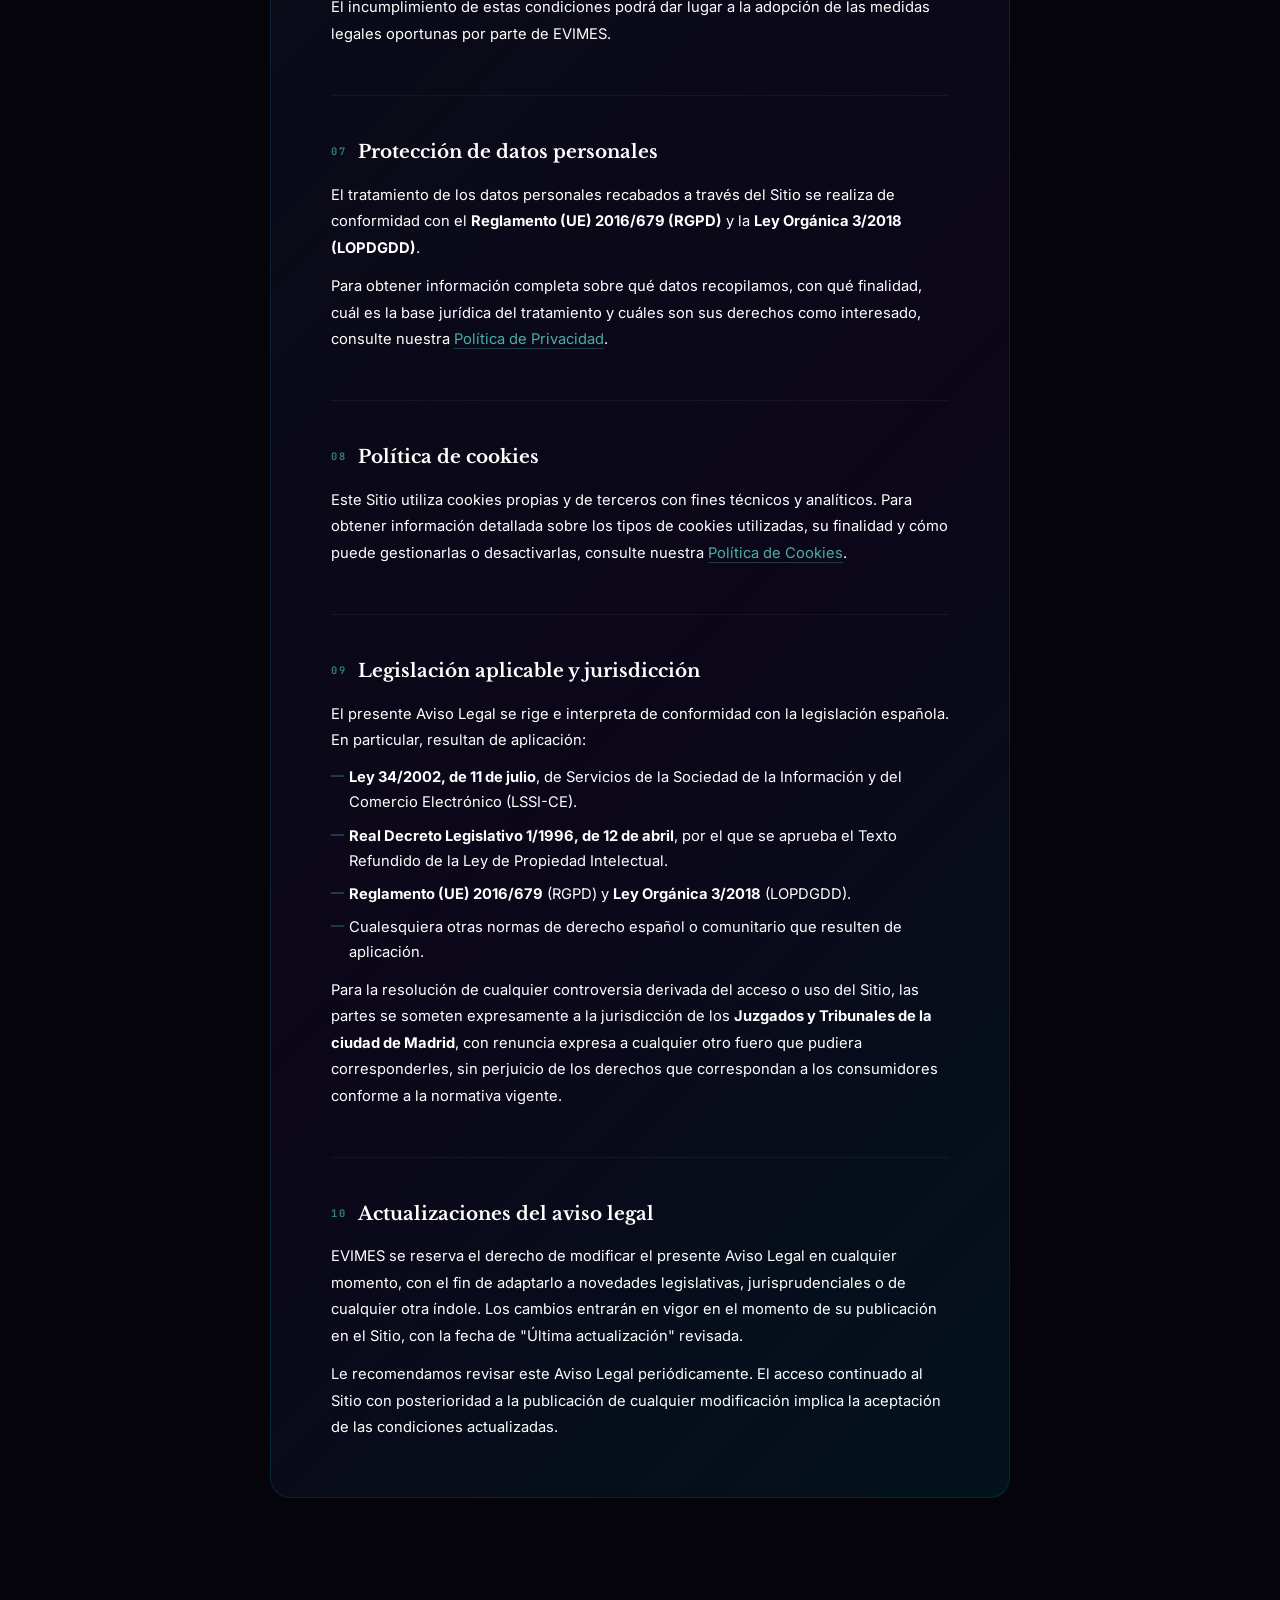
==== commit f5dbac08: "feat: add Google Tag Manager (GTM-NQHJZ9Z8) to all pages Co-Authored-By: Claude Opus 5.5 <noreply@an" ====
--- a/aviso-legal.html
+++ b/aviso-legal.html
@@ -1,6 +1,13 @@
 ﻿<!DOCTYPE html>
 <html lang="es">
 <head>
+<!-- Google Tag Manager -->
+<script>(function(w,d,s,l,i){w[l]=w[l]||[];w[l].push({'gtm.start':
+new Date().getTime(),event:'gtm.js'});var f=d.getElementsByTagName(s)[0],
+j=d.createElement(s),dl=l!='dataLayer'?'&l='+l:'';j.async=true;j.src=
+'https://www.googletagmanager.com/gtm.js?id='+i+dl;f.parentNode.insertBefore(j,f);
+})(window,document,'script','dataLayer','GTM-NQHJZ9Z8');</script>
+<!-- End Google Tag Manager -->
   <meta charset="UTF-8" />
   <meta name="viewport" content="width=device-width, initial-scale=1.0" />
   <title>Aviso Legal | Evimes &mdash; Agencia Digital en Madrid</title>
@@ -77,6 +84,10 @@
 </style>
 </head>
 <body>
+<!-- Google Tag Manager (noscript) -->
+<noscript><iframe src="https://www.googletagmanager.com/ns.html?id=GTM-NQHJZ9Z8"
+height="0" width="0" style="display:none;visibility:hidden"></iframe></noscript>
+<!-- End Google Tag Manager (noscript) -->
 <canvas id="beamsCanvas" class="beams-bg"></canvas>
   </div>
 </div>
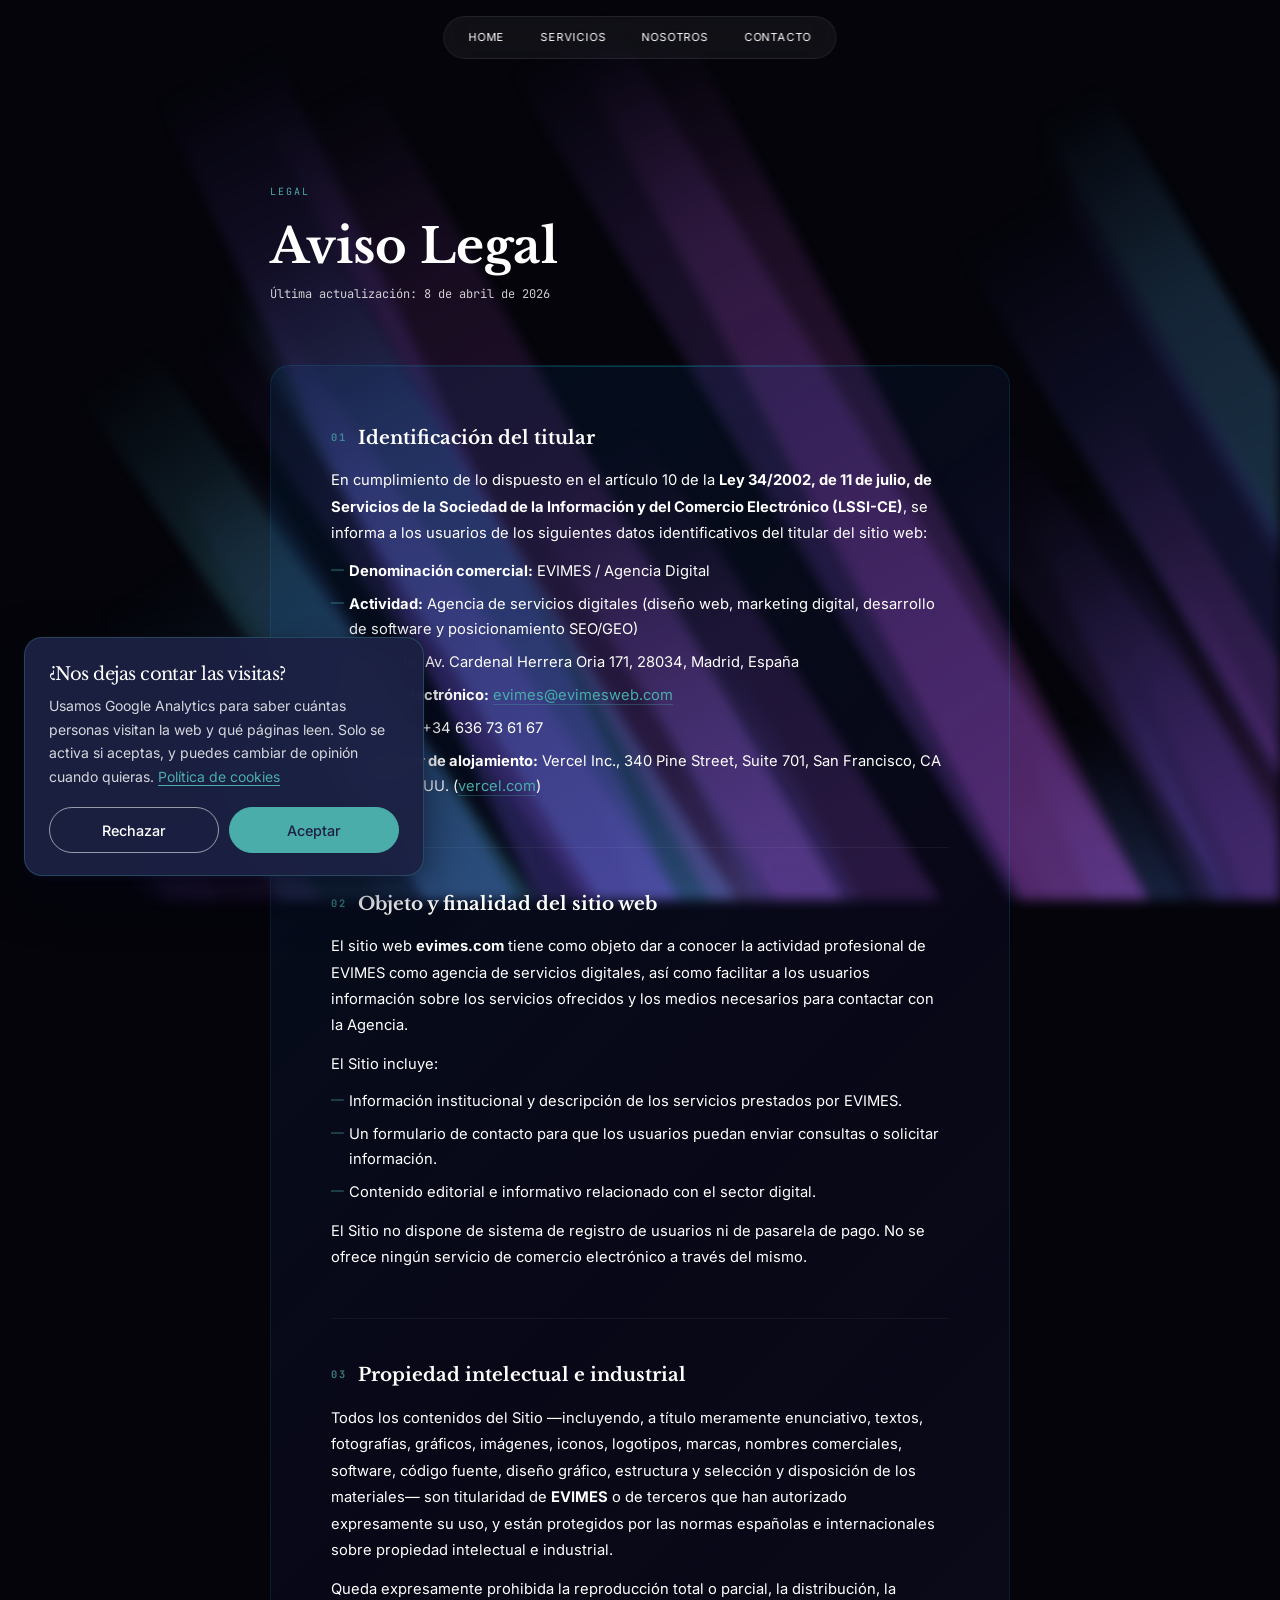
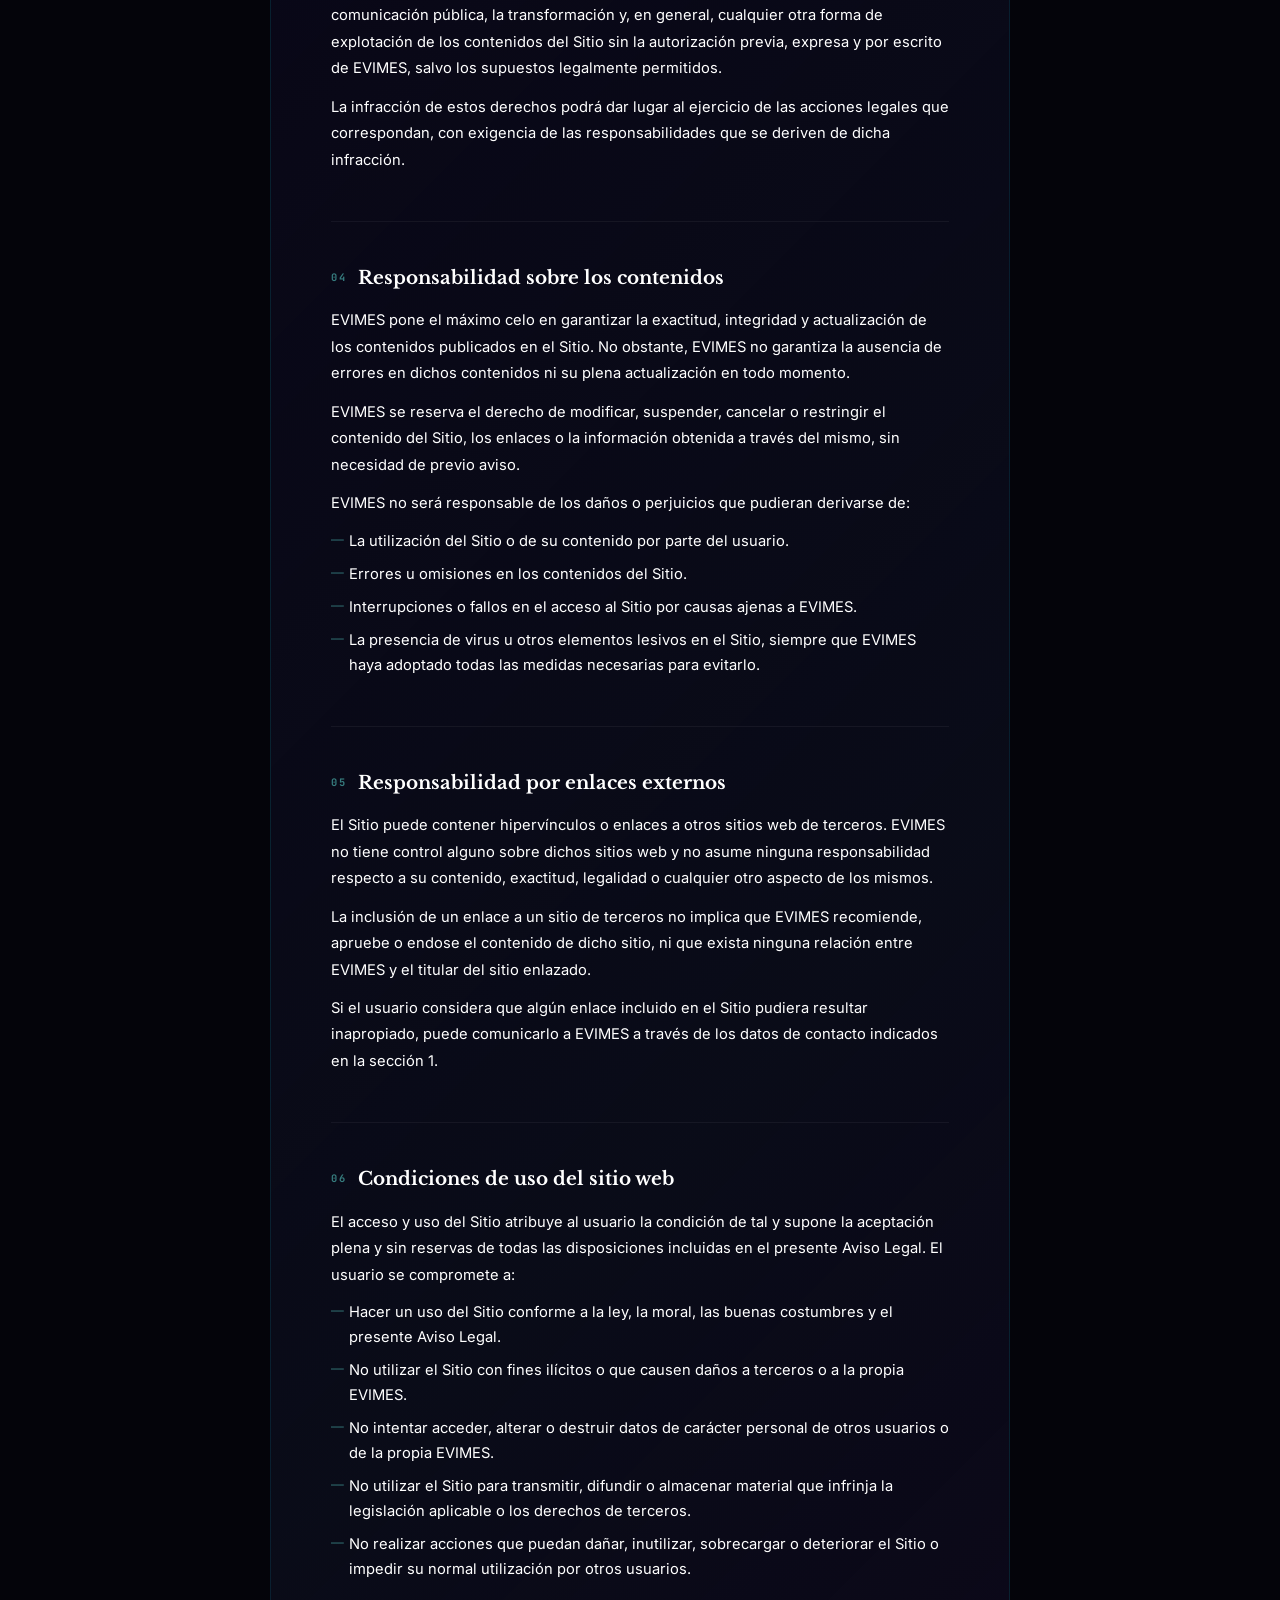
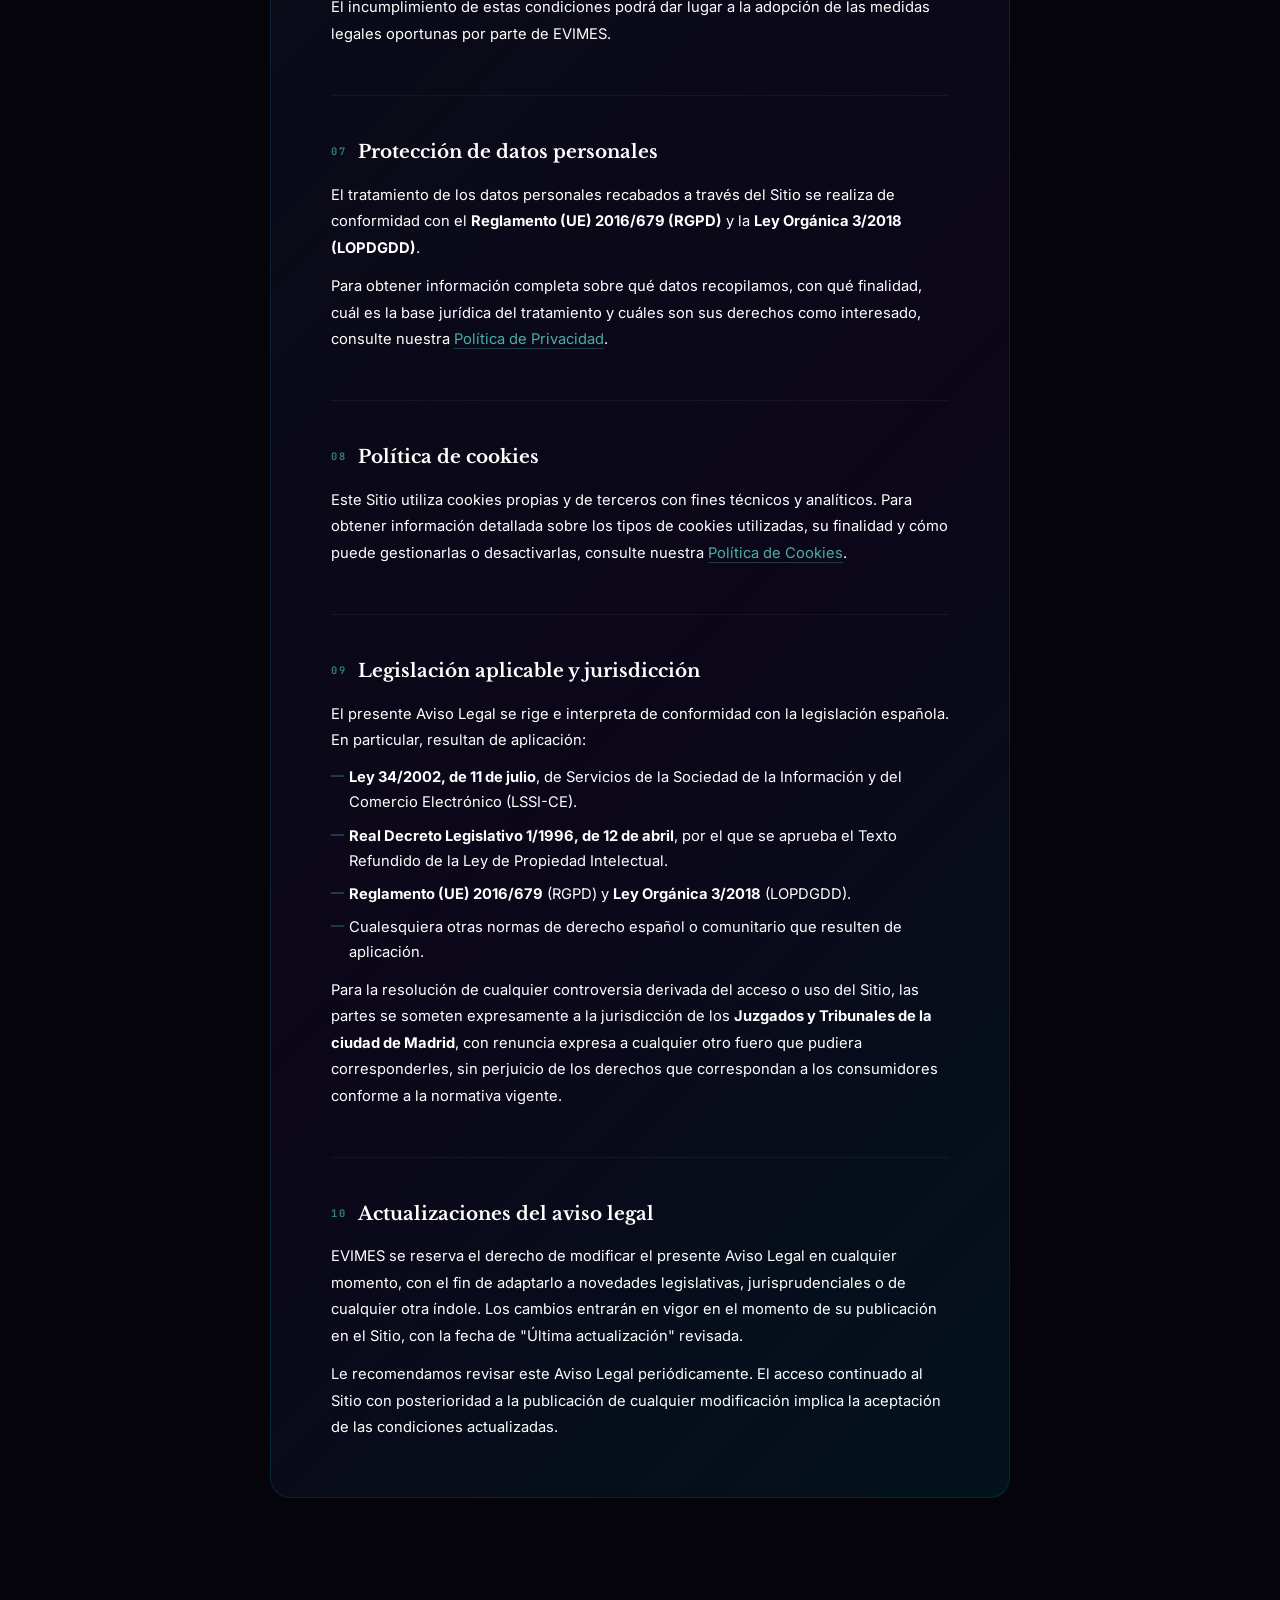
==== commit 0969a1d7: "feat: cookie consent banner — GTM/Analytics only loads after acceptance - assets/cookie-consent.js: " ====
--- a/aviso-legal.html
+++ b/aviso-legal.html
@@ -1,12 +1,17 @@
 ﻿<!DOCTYPE html>
 <html lang="es">
 <head>
-<!-- Google Tag Manager -->
-<script>(function(w,d,s,l,i){w[l]=w[l]||[];w[l].push({'gtm.start':
+<!-- Google Tag Manager (solo se carga si el visitante acepta cookies; ver /assets/cookie-consent.js) -->
+<script>window.dataLayer=window.dataLayer||[];function gtag(){dataLayer.push(arguments);}
+gtag('consent','default',{ad_storage:'denied',ad_user_data:'denied',ad_personalization:'denied',analytics_storage:'denied'});
+window.evimesLoadGTM=function(){if(window.__evimesGTM)return;window.__evimesGTM=true;
+gtag('consent','update',{analytics_storage:'granted'});
+(function(w,d,s,l,i){w[l]=w[l]||[];w[l].push({'gtm.start':
 new Date().getTime(),event:'gtm.js'});var f=d.getElementsByTagName(s)[0],
 j=d.createElement(s),dl=l!='dataLayer'?'&l='+l:'';j.async=true;j.src=
 'https://www.googletagmanager.com/gtm.js?id='+i+dl;f.parentNode.insertBefore(j,f);
-})(window,document,'script','dataLayer','GTM-NQHJZ9Z8');</script>
+})(window,document,'script','dataLayer','GTM-NQHJZ9Z8');};
+try{var c=JSON.parse(localStorage.getItem('evimes-cookies'));if(c&&c.v==='accepted'&&Date.now()-c.t<31536000000)evimesLoadGTM();}catch(e){}</script>
 <!-- End Google Tag Manager -->
   <meta charset="UTF-8" />
   <meta name="viewport" content="width=device-width, initial-scale=1.0" />
@@ -253,6 +258,7 @@
             <a href="terminos.html">Términos y Condiciones</a>
             <a href="privacidad.html">Política de Privacidad</a>
             <a href="cookies.html">Política de Cookies</a>
+            <a href="#" data-cookie-settings>Configurar cookies</a>
           </nav>
         </div>
       </div>
@@ -269,5 +275,6 @@
 (function(){const nav=document.getElementById('navbar-capsule');if(!nav)return;const pill=document.createElement('div');pill.style.cssText='position:absolute;border-radius:50px;background:rgba(255,255,255,0.06);pointer-events:none;top:6px;height:calc(100% - 12px);left:0;width:0;opacity:0;z-index:0;transition:left .25s ease-out,width .25s ease-out,opacity .2s ease-out';nav.style.position='relative';nav.insertBefore(pill,nav.firstChild);const links=Array.from(nav.querySelectorAll('.nav-link'));var _pc=new Map();function cpr(){var nr=nav.getBoundingClientRect();links.forEach(function(l){var r=l.getBoundingClientRect();_pc.set(l,{left:r.left-nr.left,width:r.width});});}cpr();window.addEventListener('resize',cpr,{passive:true});function mp(el,show){var c=_pc.get(el);if(c){pill.style.left=c.left+'px';pill.style.width=c.width+'px';}pill.style.opacity=show?'1':'0';}links.forEach(function(l){l.addEventListener('mouseenter',function(){if(!l.classList.contains('active'))mp(l,true);else pill.style.opacity='0';});});nav.addEventListener('mouseleave',function(){pill.style.opacity='0';});function onScroll(){nav.classList.toggle('scrolled',window.scrollY>100);}window.addEventListener('scroll',onScroll,{passive:true});onScroll();})();
 (function(){var h=document.getElementById('footer-heading');var c=document.getElementById('footer-cols');if(!h||!c)return;var done=false;var io=new IntersectionObserver(function(en){en.forEach(function(e){if(e.isIntersecting&&!done){done=true;h.classList.add('vis');setTimeout(function(){c.classList.add('vis');},200);}});},{threshold:0.1});io.observe(h);})();
 </script>
+<script src="/assets/cookie-consent.js" defer></script>
 </body>
 </html>
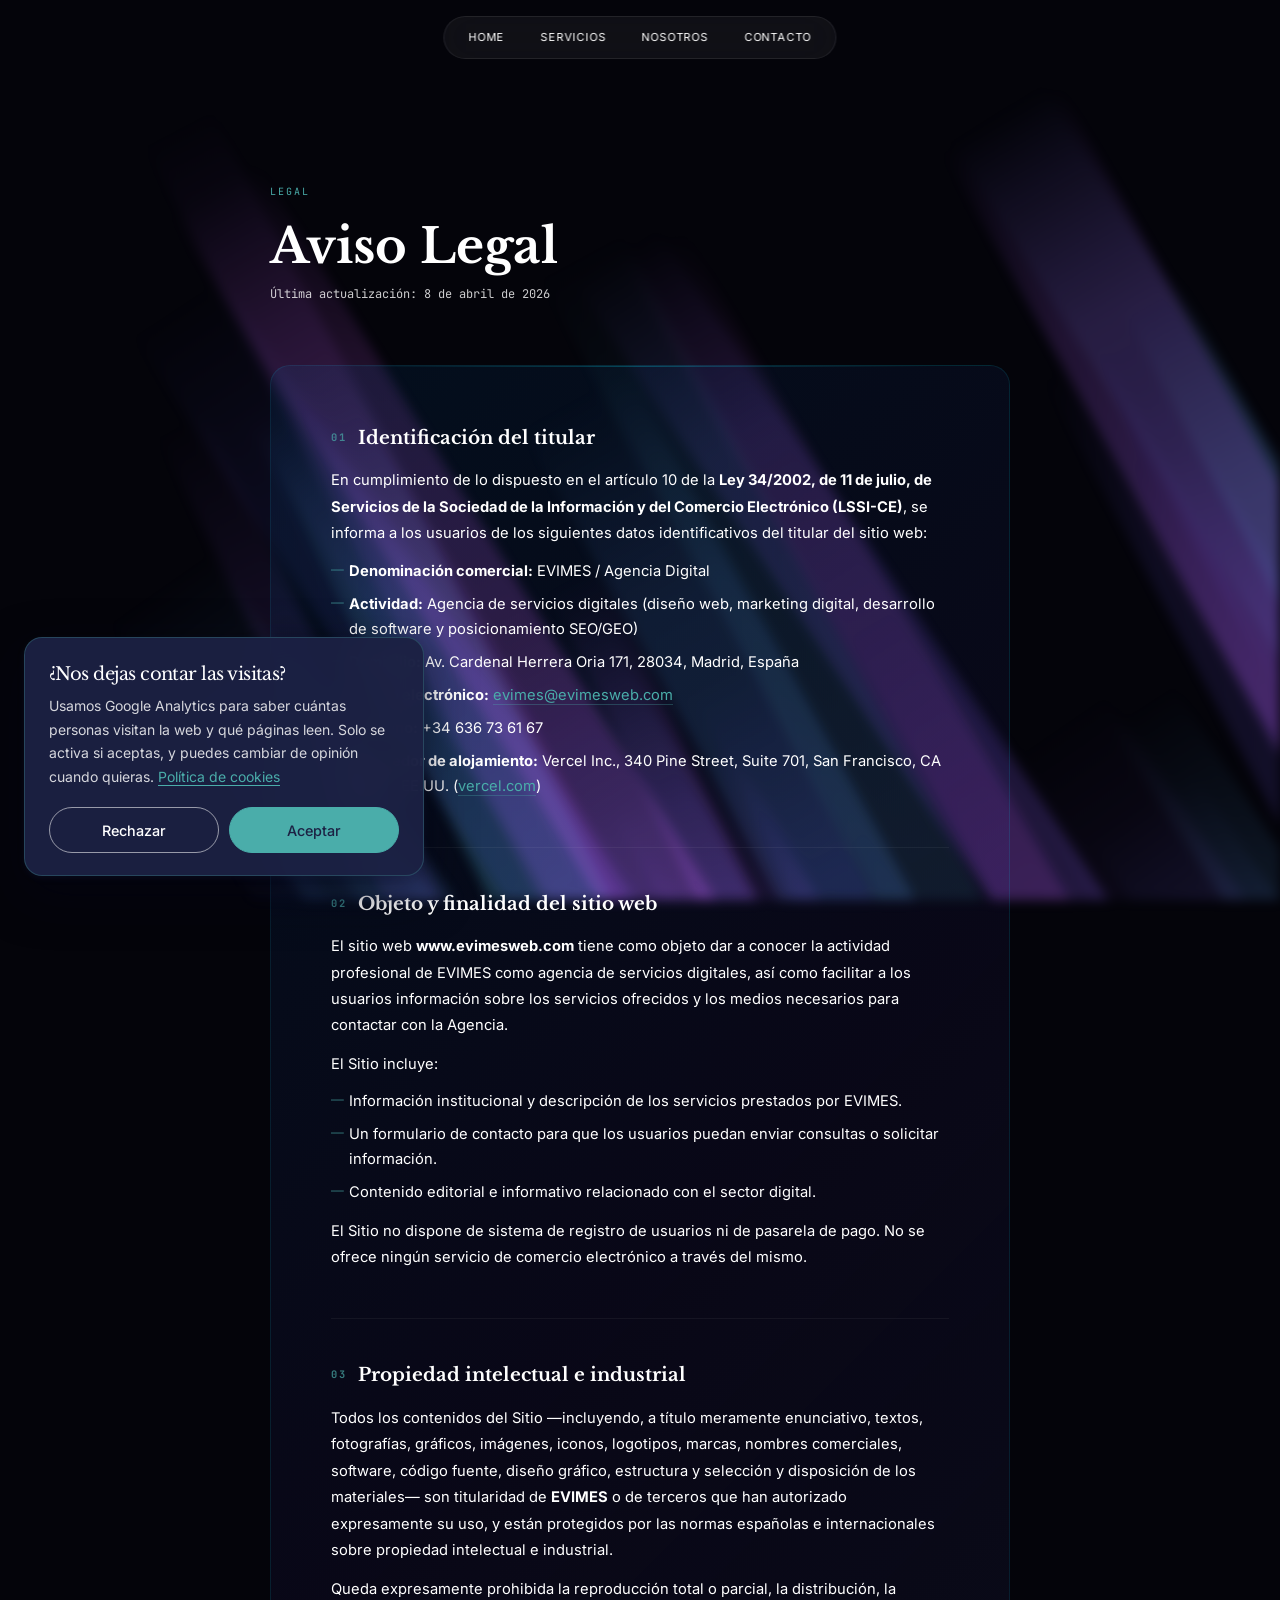
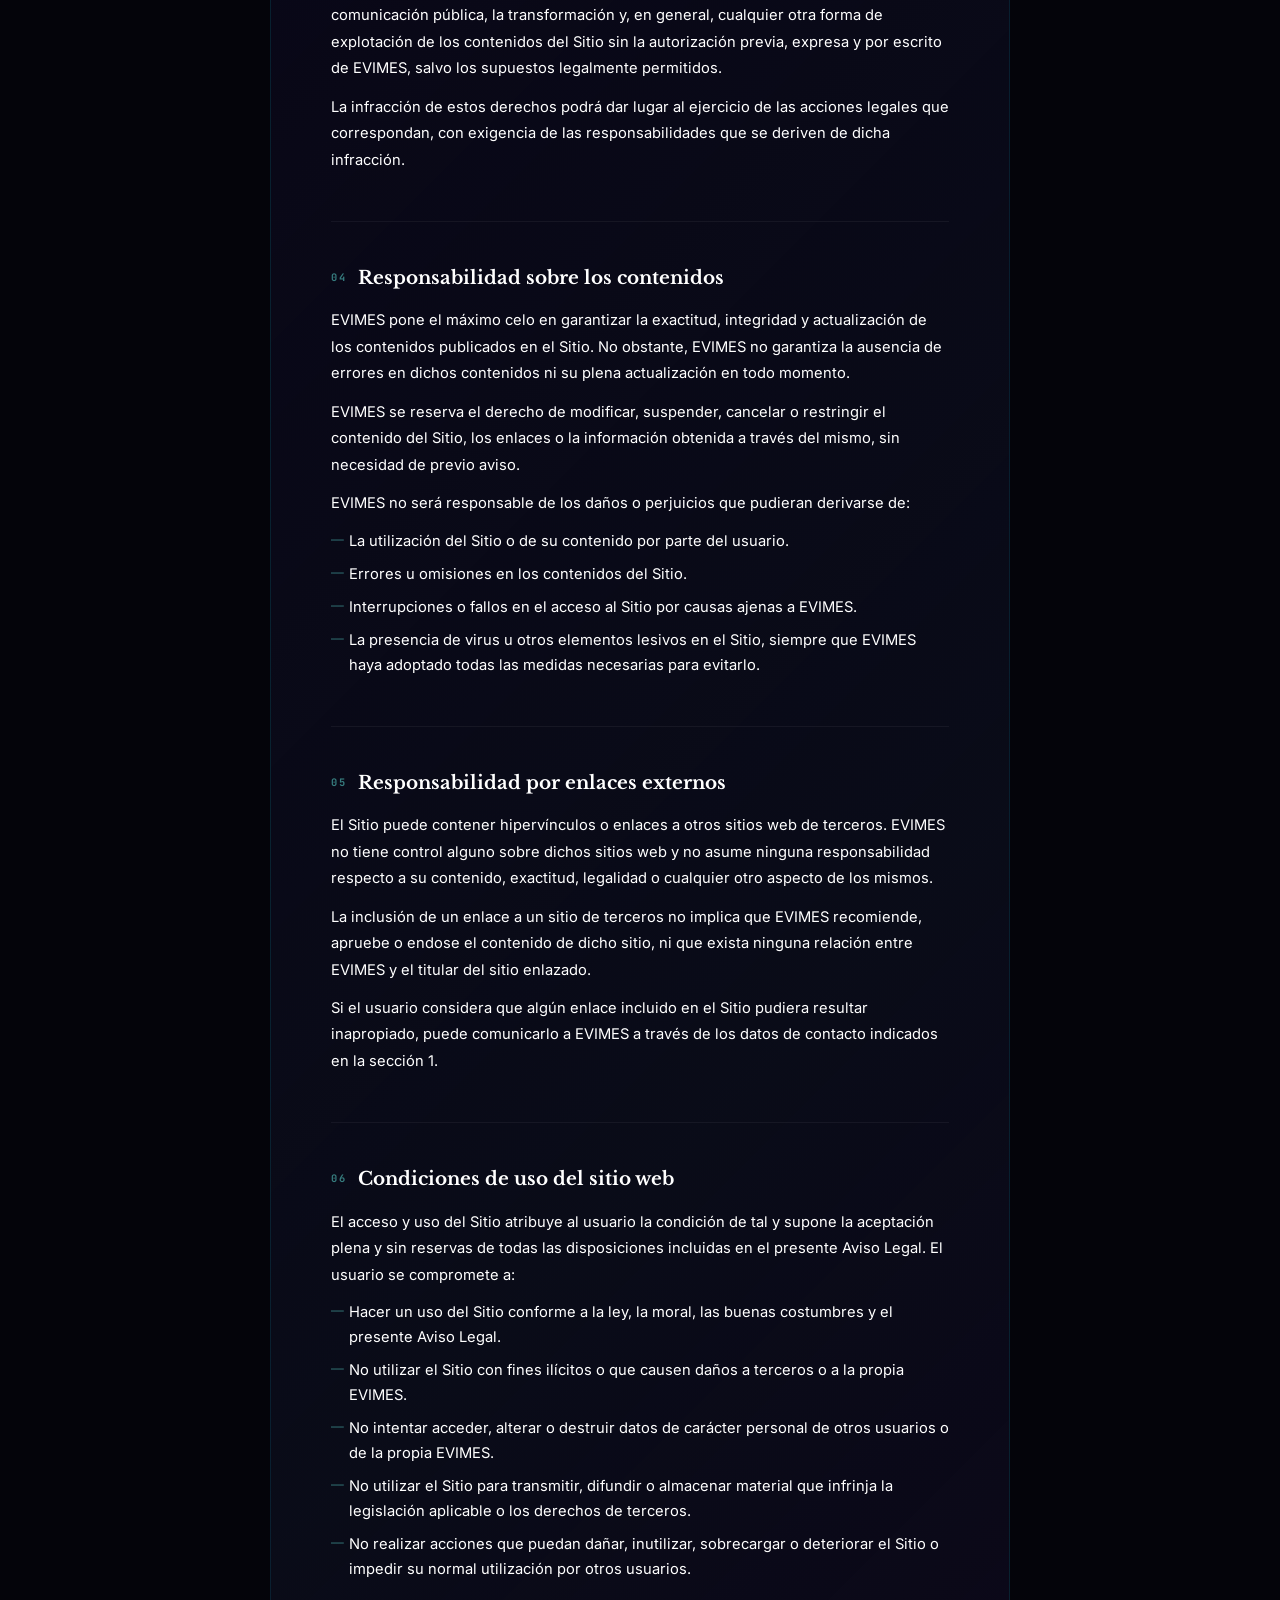
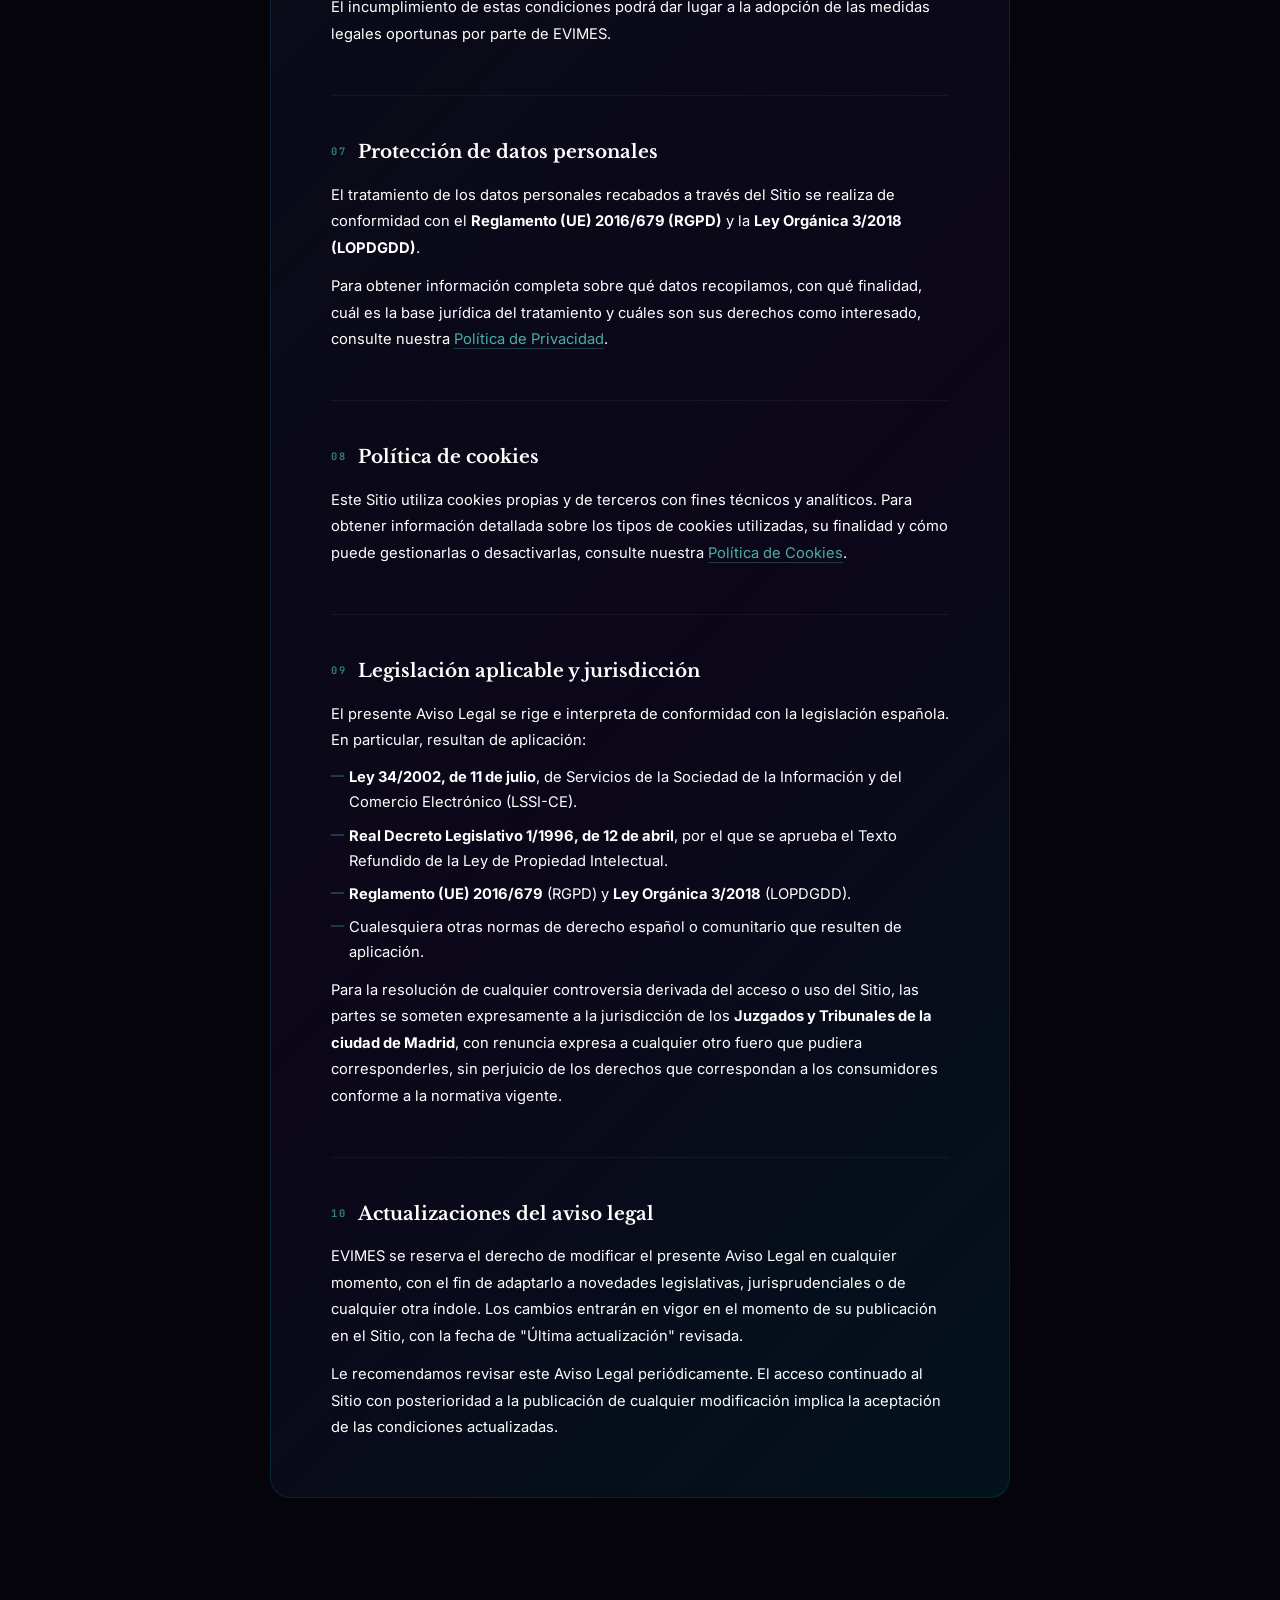
==== commit 937eb78a: "fix(seo): point canonical, hreflang, OG, schema and sitemap to www.evimesweb.com Previous URLs used " ====
--- a/aviso-legal.html
+++ b/aviso-legal.html
@@ -19,7 +19,7 @@
   <meta name="description" content="Aviso legal de Evimes conforme a la LSSI-CE. Información del titular, propiedad intelectual, responsabilidad y legislación aplicable.">
   <meta name="robots" content="index, follow">
   <meta name="author" content="Evimes">
-  <link rel="canonical" href="https://evimes.com/aviso-legal.html">
+  <link rel="canonical" href="https://www.evimesweb.com/aviso-legal.html">
   <link rel="preconnect" href="https://fonts.googleapis.com" />
   <link rel="preconnect" href="https://fonts.gstatic.com" crossorigin />
   <link href="https://fonts.googleapis.com/css2?family=Inter:wght@400;500;700&family=JetBrains+Mono:wght@300;400;500&family=Instrument+Serif:ital@0;1&family=Libre+Baskerville:ital,wght@0,400;0,700;1,400&display=swap" rel="stylesheet" />
@@ -130,7 +130,7 @@
 
         <div class="legal-section">
           <h2 class="legal-h2"><span class="legal-h2-num">02</span> Objeto y finalidad del sitio web</h2>
-          <p class="legal-p">El sitio web <strong>evimes.com</strong> tiene como objeto dar a conocer la actividad profesional de EVIMES como agencia de servicios digitales, así como facilitar a los usuarios información sobre los servicios ofrecidos y los medios necesarios para contactar con la Agencia.</p>
+          <p class="legal-p">El sitio web <strong>www.evimesweb.com</strong> tiene como objeto dar a conocer la actividad profesional de EVIMES como agencia de servicios digitales, así como facilitar a los usuarios información sobre los servicios ofrecidos y los medios necesarios para contactar con la Agencia.</p>
           <p class="legal-p">El Sitio incluye:</p>
           <ul class="legal-ul">
             <li>Información institucional y descripción de los servicios prestados por EVIMES.</li>
